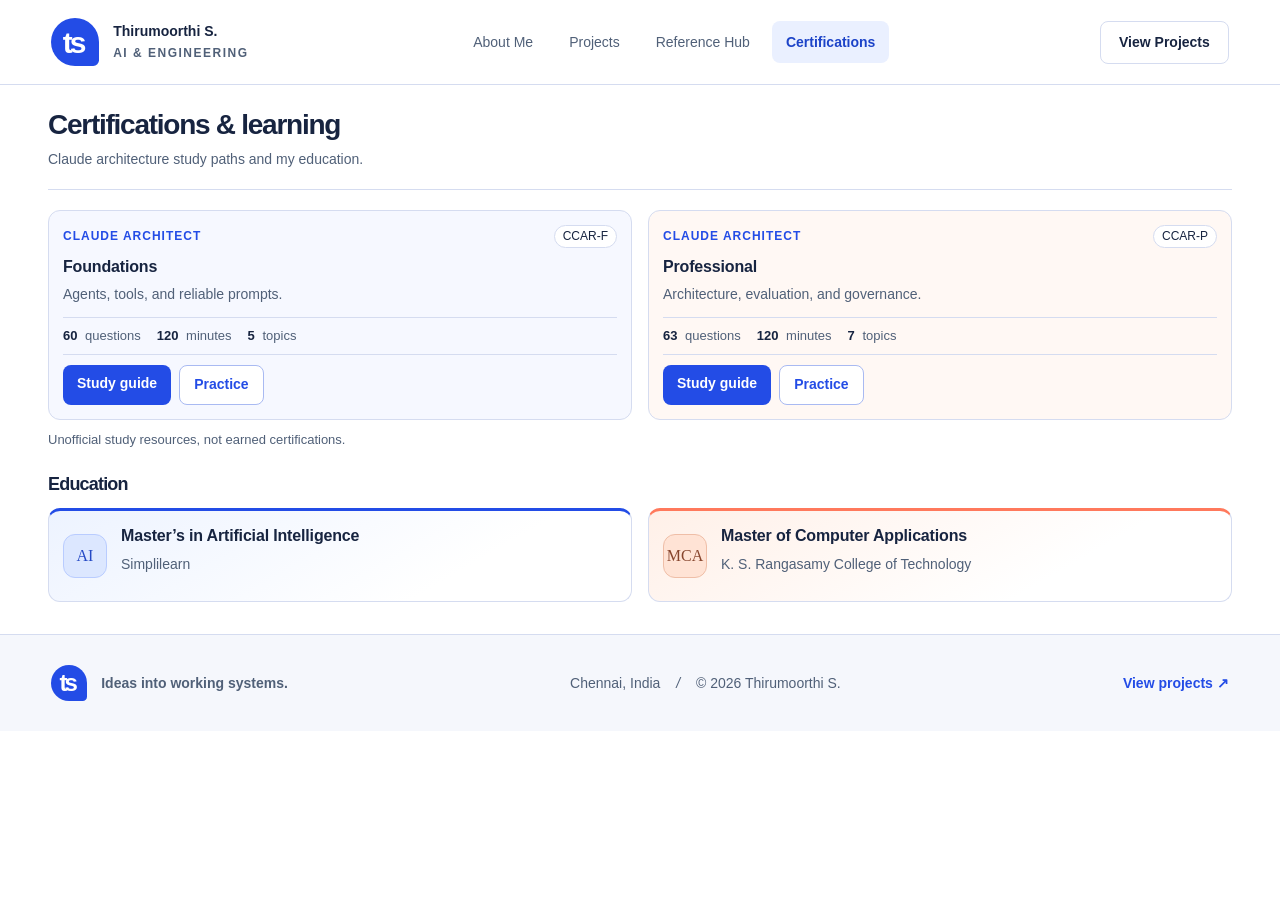
==== certifications.html @ 6299cd58 "Apply compact certification typography consistently to all eight portfolio pages" ====
<!doctype html><html lang="en"><head><meta charset="utf-8"><meta name="viewport" content="width=device-width,initial-scale=1"><title>Certifications — Thirumoorthi Samiyappan</title><meta name="description" content="Thirumoorthi Samiyappan — AI, data science and technical architecture. Explore projects, learning resources and qualifications."><link rel="icon" href="/favicon.svg"><link rel="stylesheet" href="/style.css?v=20260924-site-type"></head><body><a class="skip" href="#main">Skip to content</a><header><a class="brand" href="/index.html"><b class="mark">ts</b><span>Thirumoorthi S.<small>AI & ENGINEERING</small></span></a><nav aria-label="Main navigation"><a href="/index.html" >About Me</a><a href="/projects.html" >Projects</a><a href="/references.html" >Reference Hub</a><a href="/certifications.html" aria-current="page">Certifications</a></nav><a class="github" href="/projects.html">View Projects</a></header><main id="main" class="certifications-page"><section class="page-head"><h1>Certifications & learning</h1><p>Claude architecture study paths and my education.</p></section><section class="exam-grid" aria-label="Claude certification preparation"><article class="exam-card"><div class="exam-top"><span class="path-label">CLAUDE ARCHITECT</span><span class="exam-code">CCAR-F</span></div><h2>Foundations</h2><p>Agents, tools, and reliable prompts.</p><ul class="exam-facts"><li><strong>60</strong> questions</li><li><strong>120</strong> minutes</li><li><strong>5</strong> topics</li></ul><div class="exam-actions"><a class="button" href="/claude-architect-foundations.html">Study guide</a><a class="button button-secondary" href="/claude-architect-foundations-practice.html" aria-label="Start local Practice Exam for Foundations">Practice</a></div></article><article class="exam-card"><div class="exam-top"><span class="path-label">CLAUDE ARCHITECT</span><span class="exam-code">CCAR-P</span></div><h2>Professional</h2><p>Architecture, evaluation, and governance.</p><ul class="exam-facts"><li><strong>63</strong> questions</li><li><strong>120</strong> minutes</li><li><strong>7</strong> topics</li></ul><div class="exam-actions"><a class="button" href="/claude-architect-professional.html">Study guide</a><a class="button button-secondary" href="/claude-architect-professional-practice.html" aria-label="Start local Practice Exam for Professional">Practice</a></div></article></section><p class="source-note">Unofficial study resources, not earned certifications.</p><section class="education-heading"><h2>Education</h2></section><section class="credentials"><article class="credential"><div class="credential-symbol" aria-hidden="true">AI</div><div><h2>Master’s in Artificial Intelligence</h2><p>Simplilearn</p></div></article><article class="credential"><div class="credential-symbol second" aria-hidden="true">MCA</div><div><h2>Master of Computer Applications</h2><p>K. S. Rangasamy College of Technology</p></div></article></section></main><footer><a class="brand" href="/index.html"><b class="mark">ts</b><span>Ideas into working systems.</span></a><span>Chennai, India <i> / </i> © 2026 Thirumoorthi S.</span><a href="/projects.html">View projects ↗</a></footer><script src="/app.js"></script></body></html>
---- style.css ----
:root{color-scheme:light;--bg:#fff;--surface:#f2f5ff;--line:#d5dcf0;--text:#172440;--muted:#506078;--blue:#234ce6;--coral:#ff795c}*{box-sizing:border-box}body{margin:0;background:var(--bg);color:var(--text);font:1.125rem/1.75 'DM Sans',Arial,sans-serif}a{color:inherit;text-decoration:none}button,input,select{font:inherit}button{cursor:pointer}a,button,input,select{outline-offset:5px}a:focus-visible,button:focus-visible,input:focus-visible,select:focus-visible{outline:3px solid var(--blue)}header{max-width:1480px;margin:auto;padding:26px 4%;display:flex;align-items:center;justify-content:space-between;gap:24px;border-bottom:1px solid var(--line)}.brand{display:flex;align-items:center;gap:14px;line-height:1.3;font-size:1.125rem;font-weight:700}.brand small{display:block;font-size:.75rem;letter-spacing:1.5px;color:var(--muted);margin-top:6px}.mark{display:grid;place-items:center;flex-shrink:0;width:48px;height:48px;background:var(--blue);color:white;border-radius:50% 50% 12% 50%;font-size:1.875rem;letter-spacing:-3px;padding-right:4px}nav{display:flex;gap:8px;flex-wrap:wrap}nav a{font-size:1rem;padding:10px 14px;border-radius:8px;color:var(--muted)}nav a[aria-current]{background:#eaf0ff;color:#1c43c8;font-weight:700}nav a:hover{background:#f1f4fc;color:var(--blue)}.github{font-size:1rem;font-weight:600;border:1px solid var(--line);padding:10px 18px;border-radius:8px}main{max-width:1360px;margin:auto;padding:0 48px}h1,h2,h3{font-family:'Manrope',Arial,sans-serif;line-height:1.15;font-weight:600;margin:0;letter-spacing:-.045em}h1{font-size:clamp(3.25rem,5.7vw,5.4rem)}h1 em{font-family:Georgia,serif;color:var(--blue);font-weight:400}p{color:var(--muted)}.eyebrow{font-size:.875rem;letter-spacing:1.5px;font-weight:700;color:var(--blue);margin:0 0 28px}.hero{display:grid;grid-template-columns:minmax(0,1.25fr) minmax(0,1fr);gap:65px;padding:70px 0;align-items:center}.hero-copy{padding:15px 0}.hero .intro{font-size:1.25rem;line-height:1.75;max-width:590px;margin:28px 0 32px}.cta{display:flex;flex-wrap:wrap;gap:24px;align-items:center}.button{background:var(--blue);color:white;border-radius:8px;padding:15px 23px;display:inline-flex;gap:25px;font-size:1rem;font-weight:700;box-shadow:0 6px 0 #cbd5ff;transition:transform .2s}.button:hover{transform:translateY(-3px);background:#193abc}.textlink{font-size:1rem;font-weight:600;text-decoration:underline;text-underline-offset:6px}.identity-panel{background:#eef3ff;border:1px solid var(--line);border-radius:130px 12px 12px 12px;padding:30px;position:relative;box-shadow:14px 14px 0 #ffdfd6}.panel-top{display:flex;justify-content:space-between;gap:20px;font-size:.75rem;letter-spacing:.7px;color:#475b83;margin:8px 0 26px;padding-left:30px}.panel-top span:first-child{max-width:210px}.portrait-frame{width:85%;margin:0 auto 28px;background:white;border-radius:110px 110px 10px 10px;overflow:hidden;border:8px solid white;box-shadow:0 12px 35px #385aa219;transform:rotate(-3deg)}.portrait-frame img{display:block;width:100%;height:auto;aspect-ratio:1;object-fit:cover}.panel-bottom{border-top:1px solid #c6d2eb;padding-top:22px}.panel-bottom h2{font-size:2rem;letter-spacing:-.04em}.panel-bottom p{font-size:1rem;margin:12px 0 0;color:#475b83}.discipline{display:flex;justify-content:space-between;flex-wrap:wrap;gap:18px 24px;padding:27px 0;border-block:1px solid var(--line);font-size:.875rem;font-weight:700;color:#40516d;letter-spacing:.6px}.about{padding:78px 0 40px;display:grid;grid-template-columns:1fr 1.1fr;gap:80px}.about h2{font-size:2.65rem}.about .large{font-size:1.625rem;line-height:1.5;color:var(--text);margin-top:0}.about p{font-size:1.125rem}.focus-grid{display:grid;grid-template-columns:repeat(3,minmax(0,1fr));gap:22px;margin:10px 0 80px}.focus-grid article{padding:30px;border:1px solid var(--line);border-radius:12px}.focus-grid article:nth-child(2){background:#eef3ff;transform:translateY(15px)}.focus-grid article:nth-child(3){background:#fff1eb}.num{font-family:monospace;color:var(--blue);font-size:1rem}.focus-grid h3{font-size:1.5rem;margin:25px 0 16px}.focus-grid p{font-size:1.125rem;margin:0}.page-head{padding:65px 0 40px;border-bottom:1px solid var(--line);margin-bottom:28px}.page-head h1{font-size:clamp(3rem,5.2vw,4.65rem)}.page-head>p:last-child{font-size:1.25rem;max-width:740px;margin:28px 0 0}.toolbar{padding:5px 0 34px}.filters{display:flex;flex-wrap:wrap;gap:10px}.filters button,#layout,select{border:1px solid var(--line);background:white;color:var(--text);border-radius:8px;padding:10px 18px;font-size:1rem;min-height:46px}.filters button.active{background:var(--blue);color:white;border-color:var(--blue)}.searchrow{display:flex;gap:14px;margin-top:22px;flex-wrap:wrap}input{flex:1;min-width:180px;background:#f5f7fc;border:1px solid var(--line);border-radius:8px;padding:12px 16px;color:var(--text);font-size:1.125rem}input::placeholder{color:#63728a}.project-grid{display:grid;grid-template-columns:repeat(2,minmax(0,1fr));gap:32px;margin-bottom:80px}.project{border:1px solid var(--line);border-radius:12px;overflow:hidden;background:white;transition:transform .2s,box-shadow .2s}.project:hover{transform:translateY(-4px);box-shadow:0 12px 32px #27396912}.project-art{height:225px;position:relative;overflow:hidden;padding:26px;display:flex;flex-direction:column;justify-content:space-between;background:#e6edff;color:#2648a9}.project-art>span{font-size:.875rem;letter-spacing:1px;position:relative;z-index:1;font-weight:600}.project-art b{position:absolute;right:22px;top:-30px;font:11rem/1.3 'Manrope',Arial;letter-spacing:-.08em;color:#b4c6ff}.project-art .art-caption{font-size:1rem;letter-spacing:0;max-width:65%;line-height:1.5}.art02{background:#ffede4;color:#914827}.art02 b{color:#efc9b5}.art03{background:#e8f5f5;color:#245f64}.art03 b{color:#afd9d7}.art04{background:#fff5cc;color:#79621e}.art04 b{color:#ead98b}.art05{background:#eee9ff;color:#5c4599}.art05 b{color:#d0c2f4}.project-body{padding:30px}.project-body .eyebrow{font-size:.875rem;margin-bottom:15px}.project-body h2{font-size:1.875rem}.project-body p:not(.eyebrow){font-size:1.125rem;min-height:64px}.project-body>a{display:flex;justify-content:space-between;gap:20px;padding-top:20px;border-top:1px solid var(--line);font-size:1rem;font-weight:700;color:var(--blue)}.project-grid.list{grid-template-columns:1fr}.list .project{display:grid;grid-template-columns:240px 1fr}.list .project-art{height:100%}.reference-list{display:grid;grid-template-columns:repeat(2,minmax(0,1fr));gap:24px;margin:36px 0 90px;counter-reset:ref}.reference{display:grid;grid-template-columns:36px 1fr 24px;gap:18px;padding:30px;border:1px solid var(--line);border-top:4px solid var(--blue);border-radius:0 0 12px 12px;align-items:start;background:#fff;transition:background .2s,transform .2s}.reference:nth-child(3n+2){border-top-color:var(--coral);background:#fff9f5}.reference:nth-child(3n){border-top-color:#639da5;background:#f3fafb}.reference:hover{transform:translateY(-4px);background:#edf2ff}.reference h2{font-size:1.65rem}.reference p{font-size:1.125rem;margin:15px 0 0}.resource-type{grid-column:2;font-size:.75rem;letter-spacing:1px;font-weight:600;color:var(--muted)}.reference .arrow{grid-column:3;grid-row:1;font-size:1.5rem;color:var(--blue)}.credentials{display:grid;grid-template-columns:repeat(2,minmax(0,1fr));gap:28px;margin:35px 0}.credential{padding:38px;border:1px solid var(--line);border-radius:12px;background:linear-gradient(150deg,#edf3ff,white 70%);position:relative;overflow:hidden;border-top:5px solid var(--blue)}.credential:nth-child(2){background:linear-gradient(150deg,#fff0e8,white 70%);border-top-color:var(--coral)}.credential-symbol{display:grid;place-items:center;width:90px;height:90px;background:#dce7ff;color:#2449c5;border:1px solid #b9ccff;font:2rem Georgia,serif;border-radius:24px;margin-bottom:35px}.credential-symbol.second{background:#ffe3d5;color:#87452d;border-color:#efbea7;font-size:1.5rem}.credential .eyebrow{margin-bottom:20px}.credential h2{font-size:2rem}.credential-label{display:block;border-top:1px solid var(--line);padding-top:23px;margin-top:28px;font-size:1rem;color:var(--muted)}.cert-note{display:flex;align-items:center;gap:15px;margin-bottom:80px;font-size:1rem}.cert-note>span{border:1px solid var(--line);border-radius:50%;width:28px;height:28px;flex-shrink:0;text-align:center;line-height:26px}.cert-note p{font-size:1rem}footer{border-top:1px solid var(--line);padding:30px 4%;display:flex;justify-content:space-between;align-items:center;gap:25px;font-size:.875rem;color:var(--muted);background:#f5f7fc;flex-wrap:wrap}footer .brand{font-size:1rem}footer .mark{width:36px;height:36px;font-size:1.5rem}footer i{margin:0 12px}footer>a:last-child{font-size:1rem;color:var(--blue);font-weight:600}.skip{position:absolute;top:-100px;left:15px;background:var(--blue);color:white;padding:10px;z-index:5}.skip:focus{top:10px}[hidden]{display:none!important}main{animation:enter .45s ease-out}@keyframes enter{from{opacity:0;transform:translateY(8px)}to{opacity:1;transform:none}}@media(prefers-reduced-motion:reduce){*{animation:none!important;transition:none!important}}@media(max-width:1050px){header{flex-wrap:wrap}nav{order:3;width:100%;justify-content:center}.hero{gap:35px}.hero h1{font-size:3.7rem}.identity-panel{padding:24px;border-top-left-radius:85px}.panel-top{padding-left:10px}.about{gap:35px}.focus-grid{gap:14px}.focus-grid article{padding:24px}.reference-list{grid-template-columns:1fr}}@media(max-width:700px){main{padding:0 24px}header{padding:22px 24px}nav{display:grid;grid-template-columns:1fr 1fr;gap:6px}nav a{font-size:1rem;text-align:center;padding:10px 8px}.brand{font-size:1rem}.github{padding:9px 12px}.hero{grid-template-columns:1fr;padding:42px 0;gap:36px}.hero h1{font-size:clamp(2.75rem,10vw,4rem)}.eyebrow{letter-spacing:1px}.hero .intro{font-size:1.125rem}.identity-panel{max-width:450px;width:calc(100% - 10px);margin:0 auto 15px}.portrait-frame{width:78%;max-width:300px}.panel-bottom h2{font-size:1.875rem}.panel-top{font-size:.75rem}.discipline{justify-content:center;font-size:.875rem}.about{grid-template-columns:1fr;gap:26px;padding:45px 0 22px}.about h2{font-size:2.25rem}.about .large{font-size:1.5rem}.focus-grid{grid-template-columns:1fr;margin:15px 0 50px;gap:18px}.focus-grid article:nth-child(2){transform:none}.page-head{padding:40px 0 30px}.page-head h1{font-size:clamp(2.5rem,9vw,3.5rem)}.page-head>p:last-child{font-size:1.125rem}.project-grid,.credentials{grid-template-columns:1fr}.filters button{padding:10px 12px;font-size:1rem}.searchrow input{flex-basis:100%}.list .project{display:block}.list .project-art{height:170px}.project-body{padding:25px}.reference{padding:24px 18px;gap:12px;grid-template-columns:28px 1fr 20px}.reference h2{font-size:1.5rem}.credential{padding:28px}.credential h2{font-size:1.75rem}footer{padding:28px 24px;flex-direction:column;align-items:flex-start}.cta{gap:24px}.resource-type{font-size:.75rem}.project-art .art-caption{max-width:75%}}@media(max-width:380px){main{padding:0 18px}header{padding:20px 18px}.brand small{letter-spacing:0}.hero h1{font-size:2.7rem}.panel-top{padding-left:0}.panel-top span:last-child{display:none}} 
/* Certification paths and preparation pages */
.exam-grid{display:grid;grid-template-columns:repeat(2,minmax(0,1fr));gap:28px;margin:36px 0 22px}.exam-card{border:1px solid var(--line);border-radius:16px;padding:32px;background:linear-gradient(145deg,#edf3ff,white 60%);display:flex;flex-direction:column}.exam-card:nth-child(2){background:linear-gradient(145deg,#fff0e8,white 60%)}.exam-top{display:flex;justify-content:space-between;align-items:center;gap:16px;margin-bottom:28px}.path-label{font-size:.8125rem;letter-spacing:1px;color:var(--blue);font-weight:700}.exam-code{font-size:.875rem;padding:5px 12px;border:1px solid var(--line);border-radius:20px;background:white}.exam-card h2{font-size:2rem;line-height:1.25}.exam-card h2 span{display:block;color:var(--blue);margin-top:8px}.exam-card>p{font-size:1.125rem}.exam-facts{list-style:none;display:flex;flex-wrap:wrap;gap:18px 26px;padding:20px 0;margin:8px 0 25px;border-block:1px solid var(--line)}.exam-facts li{font-size:1rem;color:var(--muted)}.exam-facts strong{display:block;font:600 1.75rem/1.4 'Manrope',Arial;color:var(--text)}.exam-actions{display:flex;gap:14px;flex-wrap:wrap;margin-top:auto}.exam-actions .button{padding:12px 16px;gap:10px;box-shadow:none}.button-secondary{background:white;color:var(--blue);border:1px solid #a9baf2}.button-secondary:hover{background:#eef3ff}.exam-card .exam-hint{font-size:.875rem;line-height:1.65;margin:22px 0 0}.source-note{font-size:.9375rem;line-height:1.75;max-width:950px}.source-note a{text-decoration:underline;text-underline-offset:3px;color:var(--blue)}.education-heading{padding-top:65px}.education-heading h2{font-size:2rem}.back-link{display:inline-block;font-size:1rem;color:var(--blue);margin-bottom:30px}.prep-layout{display:grid;grid-template-columns:290px minmax(0,1fr);gap:55px;margin:40px 0 80px}.study-sidebar{align-self:start;position:sticky;top:25px}.study-sidebar nav{display:flex;flex-direction:column;gap:0;margin-bottom:24px}.study-sidebar nav a{display:flex;justify-content:space-between;gap:15px;border-bottom:1px solid var(--line);border-radius:0;padding:14px 0;font-size:1rem;line-height:1.5}.study-sidebar nav a span{color:var(--blue);white-space:nowrap}.study-sidebar>p:last-child{font-size:.875rem;line-height:1.6}.study-content{min-width:0}.study-content h2{font-size:1.8rem}.study-overview{border:1px solid var(--line);background:#f4f7ff;border-radius:12px;padding:30px}.study-overview .exam-facts{margin-top:22px}.study-overview p:last-child{margin-bottom:0}.study-method{padding:36px 0 20px}.study-method ol{padding-left:26px;color:var(--muted)}.study-method li{padding:8px 0 8px 6px}.study-topic{border-top:1px solid var(--line);padding:35px 0;scroll-margin-top:25px}.topic-heading{display:grid;grid-template-columns:30px 1fr 50px;gap:15px;align-items:start}.topic-weight{font-size:1rem;font-weight:700;color:var(--blue);text-align:right}.weight-track{height:5px;background:#e9eef9;margin:24px 0;border-radius:4px;overflow:hidden}.weight-track span{height:100%;display:block;background:var(--blue)}.try-it{padding:22px 25px;background:#fff4ed;border-left:3px solid var(--coral);border-radius:0 8px 8px 0}.try-it h3{font-size:1.125rem;letter-spacing:0}.try-it p{font-size:1.0625rem;margin:10px 0 0}.study-finish{border-radius:12px;background:#edf3ff;padding:32px;margin:15px 0 30px}.study-finish .button{width:fit-content;box-shadow:none}.study-finish h2{font-size:2rem}
/* Gentle entrances and tactile feedback; motion is optional. */
.guide-summary{font-size:1rem!important;background:#ffffff;border-left:3px solid var(--blue);padding:12px 15px;margin:18px 0!important}.task-list{margin:28px 0}.task-list h3{font-size:1.125rem;letter-spacing:0;margin:0 0 12px;color:var(--text)}.task-list>a{display:grid;grid-template-columns:minmax(0,1fr) auto;gap:3px 15px;padding:15px 0;border-top:1px solid var(--line)}.task-list>a span{font-size:1rem;font-weight:700;color:var(--text)}.task-list>a b{font-size:.8125rem;color:var(--blue);font-weight:700;white-space:nowrap}.task-list>a small{grid-column:1/-1;font-size:.9375rem;line-height:1.6;color:var(--muted)}.task-list>a:hover span{text-decoration:underline;text-underline-offset:3px}
@media(prefers-reduced-motion:no-preference){html{scroll-behavior:smooth}.reveal-ready{opacity:0;transform:translateY(14px);transition:opacity .5s ease,transform .5s ease;transition-delay:var(--reveal-delay,0ms)}.reveal-ready.is-visible{opacity:1;transform:translateY(0)}.exam-card,.credential{transition:transform .22s ease,box-shadow .22s ease}.exam-card:hover,.credential:hover{transform:translateY(-3px);box-shadow:0 12px 26px #2739690d}.button span,.project-body>a span{display:inline-block;transition:transform .2s ease}.button:hover span,.project-body>a:hover span{transform:translate(2px,-2px)}}
@media(max-width:1000px){.prep-layout{grid-template-columns:235px minmax(0,1fr);gap:30px}.exam-card{padding:26px}}@media(max-width:700px){.exam-grid{grid-template-columns:1fr}.exam-card h2{font-size:1.75rem}.exam-actions{flex-direction:column;align-items:stretch}.exam-actions .button{justify-content:space-between}.prep-layout{grid-template-columns:1fr;gap:30px}.study-sidebar{position:static}.study-sidebar nav{display:flex;flex-direction:column}.study-sidebar nav a{text-align:left;font-size:1rem}.study-overview,.study-finish{padding:24px}.topic-heading{grid-template-columns:24px 1fr 44px;gap:10px}.study-content h2{font-size:1.5rem}.exam-facts{gap:20px}.source-note{font-size:.9375rem}.study-finish h2{font-size:1.75rem}}
.task-list{margin:28px 0}.task-list h3{font-size:1.125rem;letter-spacing:0;margin:0 0 12px;color:var(--text)}.task-item{border-top:1px solid var(--line);padding:14px 0}.task-item summary{display:grid;grid-template-columns:minmax(0,1fr) auto;gap:12px;cursor:pointer;list-style:none}.task-item summary::-webkit-details-marker{display:none}.task-item summary span{font-size:1rem;font-weight:700;color:var(--text)}.task-item summary b{font-size:.8125rem;color:var(--blue);font-weight:700;white-space:nowrap}.task-item summary b:before{content:'+';margin-right:6px}.task-item[open] summary b:before{content:'−'}.task-item small{display:block;font-size:.9375rem;line-height:1.6;color:var(--muted);padding:10px 24px 2px 0}.practice-shell{max-width:900px;margin:40px auto 90px}.practice-banner{display:flex;justify-content:space-between;gap:18px;align-items:center;padding:18px 22px;border:1px solid var(--line);border-radius:12px;background:#f4f7ff;margin-bottom:22px;color:var(--muted)}.practice-banner strong{color:var(--text)}.practice-question{border:1px solid var(--line);border-radius:14px;padding:28px;margin:20px 0;background:#fff;box-shadow:0 8px 22px #2739690a}.practice-question h2{font-size:1.55rem;line-height:1.3;margin-bottom:20px}.practice-options{display:grid;gap:10px;margin-bottom:20px}.practice-options label{display:flex;align-items:flex-start;gap:10px;padding:12px 14px;border:1px solid var(--line);border-radius:9px;color:var(--text);cursor:pointer;background:#fbfcff}.practice-options label:has(input:checked){border-color:#94aaf5;background:#edf3ff}.practice-options input{flex:0 0 auto;min-width:0;margin-top:5px}.practice-check{box-shadow:none;padding:11px 16px}.practice-result{min-height:1.75em;margin:12px 0 0;font-weight:700}.practice-result.correct{color:#17744a}.practice-result.incorrect{color:#b44a2c}.practice-explanation{display:none;margin:10px 0 0;padding:12px 14px;border-left:3px solid var(--blue);background:#f4f7ff;font-size:1rem}.practice-question.answered .practice-explanation{display:block}@media(max-width:700px){.practice-banner{display:block}.practice-banner span{display:block;margin-top:4px}.practice-question{padding:22px}.practice-question h2{font-size:1.35rem}}


/* A compact, responsive introduction: content stays in normal document flow. */
body:has(.hero) header{padding-block:18px}
.hero{grid-template-columns:minmax(0,1.35fr) minmax(0,.85fr);gap:clamp(28px,5vw,72px);padding:clamp(28px,5vh,48px) 0;min-width:0}
.hero-copy{padding:0;min-width:0}
.hero .eyebrow{font-size:.875rem;line-height:1.5;letter-spacing:1.2px;margin-bottom:20px}
.hero h1{font-size:clamp(2.5rem,4.4vw,4rem);line-height:1.07;letter-spacing:-.045em}
.hero .intro{font-size:1.0625rem;line-height:1.65;max-width:550px;margin:20px 0 24px}
.hero .cta{gap:16px 24px}
.hero .button{padding:12px 18px;gap:18px;box-shadow:0 4px 0 #cbd5ff}
.hero .textlink{display:inline-flex;align-items:center;min-height:44px}
.hero .identity-panel{width:100%;max-width:350px;justify-self:end;margin:0 8px 8px 0;padding:24px;border-radius:72px 16px 16px 16px;box-shadow:8px 8px 0 #ffdfd6}
.hero .portrait-frame{width:100%;max-width:220px;margin:0 auto 20px;border-width:6px;border-radius:60px 60px 12px 12px;transform:none}
.hero .portrait-frame img{aspect-ratio:1;object-fit:cover}
.hero .panel-bottom{padding-top:18px}
.hero .panel-bottom h2{font-size:clamp(1.5rem,2.1vw,1.875rem);line-height:1.15;overflow-wrap:anywhere}
.hero .panel-bottom p{font-size:.875rem;line-height:1.6;margin-top:10px}
body:has(.hero) .discipline{padding:18px 0;gap:12px 20px}
@media(min-width:901px) and (max-height:740px){
 .hero{padding-block:24px}
 .hero h1{font-size:clamp(2.5rem,4vw,3.5rem)}
 .hero .eyebrow{margin-bottom:14px}
 .hero .intro{margin:16px 0 20px}
 .hero .portrait-frame{max-width:180px;margin-bottom:16px}
 .hero .identity-panel{max-width:320px;padding:20px}
}
@media(min-width:701px) and (max-width:900px){
 .hero{gap:26px;grid-template-columns:minmax(0,1.2fr) minmax(0,1fr)}
 .hero h1{font-size:clamp(2.25rem,4.7vw,2.65rem)}
 .hero .identity-panel{padding:20px;border-top-left-radius:48px}
 .hero .portrait-frame{max-width:180px}
}
@media(max-width:700px){
 body:has(.hero) header{padding:16px 24px;gap:14px}
 body:has(.hero) header .github{display:none}
 body:has(.hero) header nav{display:flex;flex-wrap:wrap;justify-content:flex-start;gap:4px}
 body:has(.hero) header nav a{font-size:.875rem;min-height:44px;padding:10px 8px}
 .hero{grid-template-columns:minmax(0,1fr);gap:28px;padding:28px 0 32px}
 .hero h1{font-size:clamp(2.5rem,8.5vw,3.5rem)}
 .hero .eyebrow{margin-bottom:16px}
 .hero .intro{margin:18px 0 20px;font-size:1rem}
 .hero .cta{gap:12px 20px}
 .hero .identity-panel{max-width:none;width:calc(100% - 8px);margin:0 8px 8px 0;padding:18px;display:grid;grid-template-columns:minmax(0,.7fr) minmax(0,1fr);align-items:center;gap:16px;border-radius:36px 14px 14px 14px}
 .hero .portrait-frame{max-width:150px;margin:0;border-width:4px;border-radius:28px 28px 8px 8px}
 .hero .panel-bottom{border-top:0;padding-top:0;min-width:0}
 .hero .panel-bottom h2{font-size:clamp(1.125rem,4.3vw,1.5rem)}
 .hero .panel-bottom p{font-size:.875rem;line-height:1.5;margin-top:8px}
}
@media(max-width:360px){
 .hero .identity-panel{padding:14px;gap:12px;grid-template-columns:minmax(0,.6fr) minmax(0,1fr)}
 body:has(.hero) header{padding-inline:18px}
}

/* Suspended profile card: small angles preserve the responsive layout. */
.hero .identity-panel{transform-origin:50% -18px;--card-swing-angle:1.8deg}
.hero .identity-panel::before{content:"";position:absolute;left:calc(50% - 1px);top:-19px;width:2px;height:18px;background:var(--line);border-radius:2px}
.card-motion-toggle{position:absolute;top:-12px;right:12px;display:none;align-items:center;justify-content:center;width:36px;height:36px;padding:0;border:1px solid var(--line);border-radius:50%;background:white;color:var(--blue);box-shadow:0 3px 10px #17244012;font-size:1rem;line-height:1;z-index:1}
@keyframes card-swing{0%,100%{transform:rotate(calc(-1 * var(--card-swing-angle)))}50%{transform:rotate(var(--card-swing-angle))}}
@media(prefers-reduced-motion:no-preference){
 .hero .identity-panel.swing-ready{animation:card-swing 5s ease-in-out infinite}
 .hero .identity-panel.swing-ready .card-motion-toggle{display:inline-flex}
 .hero .identity-panel[data-motion-paused="true"]{animation-play-state:paused}
}
@media(max-width:700px){.hero .identity-panel{--card-swing-angle:1deg}}
@media(prefers-reduced-motion:reduce){.hero .identity-panel{animation:none;transform:none}}

/* Interior pages put their working content in the first viewport. */
body:has(.page-head) header{padding-block:18px}
.page-head{padding:24px 0 20px;margin-bottom:20px}
.page-head .eyebrow{margin-bottom:10px;line-height:1.5}
.page-head h1{font-size:clamp(2rem,3.2vw,2.75rem);line-height:1.15}
.page-head h1 br{display:none}
.page-head h1 br::after{content:" "}
.page-head>p:last-child{font-size:1rem;line-height:1.6;max-width:900px;margin:12px 0 0}
.reference-list{grid-template-columns:repeat(3,minmax(0,1fr));gap:18px;margin:20px 0 36px}
.reference{grid-template-columns:24px minmax(0,1fr) 18px;gap:10px;padding:20px 16px}
.reference h2{font-size:1.25rem;line-height:1.25;letter-spacing:-.025em}
.reference p{font-size:1rem;line-height:1.5;margin:10px 0 0}
.reference .arrow{font-size:1.125rem}
.resource-type{font-size:.75rem}
.toolbar{padding:0 0 20px}
.searchrow{margin-top:12px}
.project-grid{gap:20px;margin-bottom:36px}
.project-art{height:120px;padding:16px 20px}
.project-art b{font-size:7rem;top:-24px}
.project-art .art-caption{font-size:.875rem}
.project-body{padding:20px}
.project-body .eyebrow{margin-bottom:8px}
.project-body h2{font-size:1.5rem}
.project-body p:not(.eyebrow){font-size:1rem;line-height:1.5;min-height:0;margin:12px 0}
.project-body>a{padding-top:12px}
.exam-grid{gap:20px;margin:20px 0 18px}
.exam-card{padding:20px}
.exam-top{margin-bottom:12px;gap:12px}
.exam-card h2{font-size:1.5rem;line-height:1.25;letter-spacing:-.025em}
.exam-card h2 span{display:inline;margin-top:0}
.exam-card>p{font-size:1rem;line-height:1.5;margin:10px 0}
.exam-card .guide-summary{font-size:1rem!important;padding:8px 12px;margin:6px 0!important}
.exam-facts{gap:12px 24px;padding:12px 0;margin:8px 0 16px}
.exam-facts strong{display:inline;font-size:1.125rem;margin-right:4px}
.exam-actions{gap:10px}
.exam-actions .button{padding:10px 14px;min-height:44px}
.exam-card .exam-hint{margin:12px 0 0;font-size:.875rem;line-height:1.5}
.education-heading{padding-top:32px}
.credentials{gap:20px;margin:24px 0}
.credential{padding:24px}
.credential-symbol{width:64px;height:64px;margin-bottom:20px;border-radius:18px}
.credential h2{font-size:1.5rem}
.credential-label{padding-top:14px;margin-top:16px}
.back-link{margin-bottom:12px;min-height:32px}
.prep-layout{gap:28px;margin:24px 0 40px;grid-template-columns:250px minmax(0,1fr)}
.study-sidebar nav a{padding:10px 0;font-size:.9375rem}
.study-overview,.study-finish{padding:22px}
.study-content h2{font-size:1.5rem}
.study-content p,.study-method li{font-size:1rem;line-height:1.65}
.study-method{padding:24px 0 16px}
.practice-shell{margin:24px auto 40px}
.practice-banner{padding:12px 18px;margin-bottom:16px;font-size:1rem}
.practice-question{padding:22px;margin:16px 0}
.practice-question .eyebrow{margin-bottom:12px}
.practice-question h2{font-size:1.35rem;margin-bottom:16px}
.practice-options label{font-size:1rem;line-height:1.5;padding:10px 12px}
@media(max-width:1000px){
 .reference-list{grid-template-columns:repeat(2,minmax(0,1fr))}
 .prep-layout{grid-template-columns:210px minmax(0,1fr);gap:24px}
}
@media(max-width:700px){
 body:has(.page-head) header{padding:16px 24px;gap:14px}
 body:has(.page-head) header .github{display:none}
 body:has(.page-head) header nav{display:grid;grid-template-columns:1fr 1fr;gap:4px}
 body:has(.page-head) header nav a{font-size:.875rem;min-height:44px;padding:10px 8px}
 .page-head{padding:24px 0 18px;margin-bottom:18px}
 .page-head h1{font-size:clamp(1.875rem,7.5vw,2.5rem);overflow-wrap:anywhere}
 .page-head .eyebrow{font-size:.8125rem;letter-spacing:1px}
 .reference-list,.project-grid,.exam-grid,.credentials,.prep-layout{grid-template-columns:minmax(0,1fr)}
 .reference-list{gap:14px}
 .reference{padding:18px 16px}
 .exam-card,.project-body,.credential,.practice-question{padding:18px}
 .exam-actions{flex-direction:column}
 .exam-actions .button{justify-content:space-between}
 .prep-layout{gap:22px}
 .study-sidebar{position:static}
 .study-sidebar nav{display:flex}
 .practice-banner{display:block}
 .practice-banner span{display:block;margin-top:4px}
}

@media(min-width:701px) and (max-height:760px){
 .page-head{padding:16px 0 12px;margin-bottom:16px}
 .exam-grid{margin-top:16px}
 .exam-card{padding:16px}
 .exam-top{margin-bottom:8px}
 .exam-code{padding:2px 10px}
 .exam-card>p{margin:8px 0}
 .exam-facts{padding:8px 0;margin:4px 0 12px}
 .exam-card .exam-hint{margin-top:8px}
 .reference-list{margin-top:16px}
}

@media(min-width:1001px){
 .project-grid:not(.list) .project{display:grid;grid-template-columns:130px minmax(0,1fr)}
 .project-grid:not(.list) .project-art{height:100%;min-height:190px;padding:16px 12px}
 .project-grid:not(.list) .project-art>span{font-size:.75rem;letter-spacing:.4px}
 .project-grid:not(.list) .project-art b{font-size:5rem;top:42px;right:12px}
 .project-grid:not(.list) .project-art .art-caption{max-width:100%;font-size:.875rem;letter-spacing:0}
}

/* Shared type scale: the same content roles use the same sizes on every page. */
:root{--type-body:1rem;--type-label:.875rem;--type-card:1.25rem;--type-section:1.5rem;--type-title:clamp(1.875rem,3vw,2.5rem)}
body{font-size:var(--type-body);line-height:1.6}
.hero h1,.page-head h1{font-size:var(--type-title);line-height:1.15}
.about h2,.education-heading h2,.study-content h2,.study-finish h2{font-size:var(--type-section);line-height:1.3}
.project-body h2,.reference h2,.exam-card h2,.credential h2,.practice-question h2,.focus-grid h3{font-size:var(--type-card);line-height:1.3;letter-spacing:-.025em}
main p:not(.eyebrow):not(.exam-hint):not(.source-note),.study-method li,.practice-options label,.exam-facts li{font-size:var(--type-body);line-height:1.55}
.eyebrow,.hero .eyebrow,.page-head .eyebrow,.project-body .eyebrow,.path-label,.exam-code,.resource-type,.exam-card .exam-hint,.source-note,.task-item small,.task-item summary b,.credential-label,.study-sidebar>p:last-child{font-size:var(--type-label);line-height:1.5}
.task-item summary span,.study-sidebar nav a,.button,.textlink,.filters button,#layout,select,input{font-size:var(--type-body)}
header nav a,body:has(.hero) header nav a,body:has(.page-head) header nav a{font-size:var(--type-body)}
.exam-grid{gap:16px;align-items:stretch;grid-auto-rows:1fr;margin:16px 0}
.exam-card{padding:16px;border-radius:12px;background:#f6f8ff}
.exam-card:nth-child(2){background:#fff8f4}
.exam-top{margin-bottom:10px}
.exam-code{padding:2px 8px}
.exam-card>p{margin:8px 0}
.exam-card .guide-summary{font-size:var(--type-label)!important;padding:0;margin:6px 0!important;background:transparent;border:0}
.exam-card .guide-summary summary{cursor:pointer;color:var(--blue);font-weight:600;min-height:32px;padding:5px 0}
.exam-card .guide-summary p{margin:4px 0 10px;padding:8px 10px;border-left:2px solid var(--line)}
.exam-card .exam-facts{gap:8px 16px;padding:8px 0;margin:auto 0 12px}
.exam-facts strong{font-size:var(--type-body)}
.exam-actions{margin-top:0;gap:8px}
.exam-actions .button{padding:8px 12px;min-height:44px;line-height:1.5}
.exam-card .exam-hint{margin:10px 0 0}
.credentials{gap:16px;margin:16px 0}
.credential{padding:16px;display:grid;grid-template-columns:44px minmax(0,1fr);gap:14px;border-top-width:3px}
.credential-symbol,.credential-symbol.second{width:44px;height:44px;margin:0;border-radius:12px;font-size:1rem}
.credential .eyebrow{margin-bottom:8px}
.credential p{margin:8px 0}
.credential-label{padding-top:10px;margin-top:10px}
.education-heading{padding-top:24px}
.education-heading .eyebrow{margin-bottom:10px}
@media(max-width:700px){
 .hero .panel-bottom h2{font-size:1.125rem}
 .hero .panel-bottom p{font-size:var(--type-label)}
 .exam-actions{flex-direction:column}
 .credential{gap:12px}
}

/* Certification overview: short copy and compact, equal cards. */
.certifications-page .page-head{padding:24px 0 18px}
.certifications-page .page-head h1{font-size:1.75rem}
.certifications-page .page-head>p{font-size:.875rem;margin-top:8px}
.certifications-page .exam-grid{gap:16px;margin:16px 0 10px}
.certifications-page .exam-card{padding:14px}
.certifications-page .exam-top{margin-bottom:8px}
.certifications-page .path-label,.certifications-page .exam-code{font-size:.75rem;line-height:1.4}
.certifications-page .exam-card h2,.certifications-page .credential h2{font-size:1rem;line-height:1.4;letter-spacing:-.01em}
main.certifications-page .exam-grid .exam-card>p,main.certifications-page .credentials .credential p{font-size:.875rem;line-height:1.5;margin:6px 0 12px}
.certifications-page .exam-facts{padding:8px 0;margin:auto 0 10px;gap:8px 16px}
.certifications-page .exam-facts li,.certifications-page .exam-facts strong{font-size:.8125rem;line-height:1.5}
.certifications-page .exam-actions{flex-direction:row;flex-wrap:wrap;gap:8px}
.certifications-page .exam-actions .button{font-size:.875rem;padding:8px 14px;min-height:40px}
.certifications-page .source-note{font-size:.8125rem;margin:8px 0 0}
.certifications-page .education-heading{padding-top:24px}
.certifications-page .education-heading h2{font-size:1.125rem}
.certifications-page .credentials{margin:12px 0 32px}
.certifications-page .credential{padding:14px;align-items:center}
main.certifications-page .credential p{margin:4px 0 0}

/* Site-wide compact scale, matching the certification overview. */
:root{--type-body:.875rem;--type-label:.8125rem;--type-card:1rem;--type-section:1.125rem;--type-title:1.75rem}
.hero .panel-bottom h2{font-size:var(--type-card);line-height:1.4}
.hero .panel-bottom p{font-size:var(--type-body);line-height:1.5}
.about .large{font-size:var(--type-body)}
.project-body>a,.github,.back-link,.practice-banner,.study-sidebar nav a,.study-sidebar .button,.searchrow input,.searchrow select,.filters button,#layout{font-size:var(--type-body);line-height:1.5}
.practice-banner strong,.practice-banner span{font-size:var(--type-body)}
.study-content h3,.try-it h3,.task-list h3{font-size:var(--type-card);line-height:1.4}
.study-content .exam-facts li,.study-content .exam-facts strong,.topic-weight,.num{font-size:var(--type-label)}
.study-sidebar>p:last-child,.task-item small,.task-item summary b,.practice-explanation{font-size:var(--type-body);line-height:1.55}
.project-art .art-caption,.project-grid:not(.list) .project-art .art-caption{font-size:var(--type-label)}
.project-art>span,.project-grid:not(.list) .project-art>span,.resource-type,.brand small,.discipline{font-size:.75rem}
header .brand,footer .brand{font-size:var(--type-body)}
header .github,footer>a:last-child{font-size:var(--type-body)}
.hero .button,.button,.exam-actions .button{font-size:var(--type-body);line-height:1.5;min-height:40px}
.hero .textlink,.textlink{font-size:var(--type-body)}
.hero .eyebrow,.page-head .eyebrow,.project-body .eyebrow,.eyebrow{font-size:var(--type-label);letter-spacing:1px}
.study-content .source-note,.certifications-page .source-note{font-size:var(--type-label)}
.page-head>p:last-child{margin-top:8px}
.hero .intro{margin:16px 0 20px}
.about{padding:40px 0 24px}
.focus-grid article{padding:20px}
.focus-grid h3{margin:16px 0 12px}
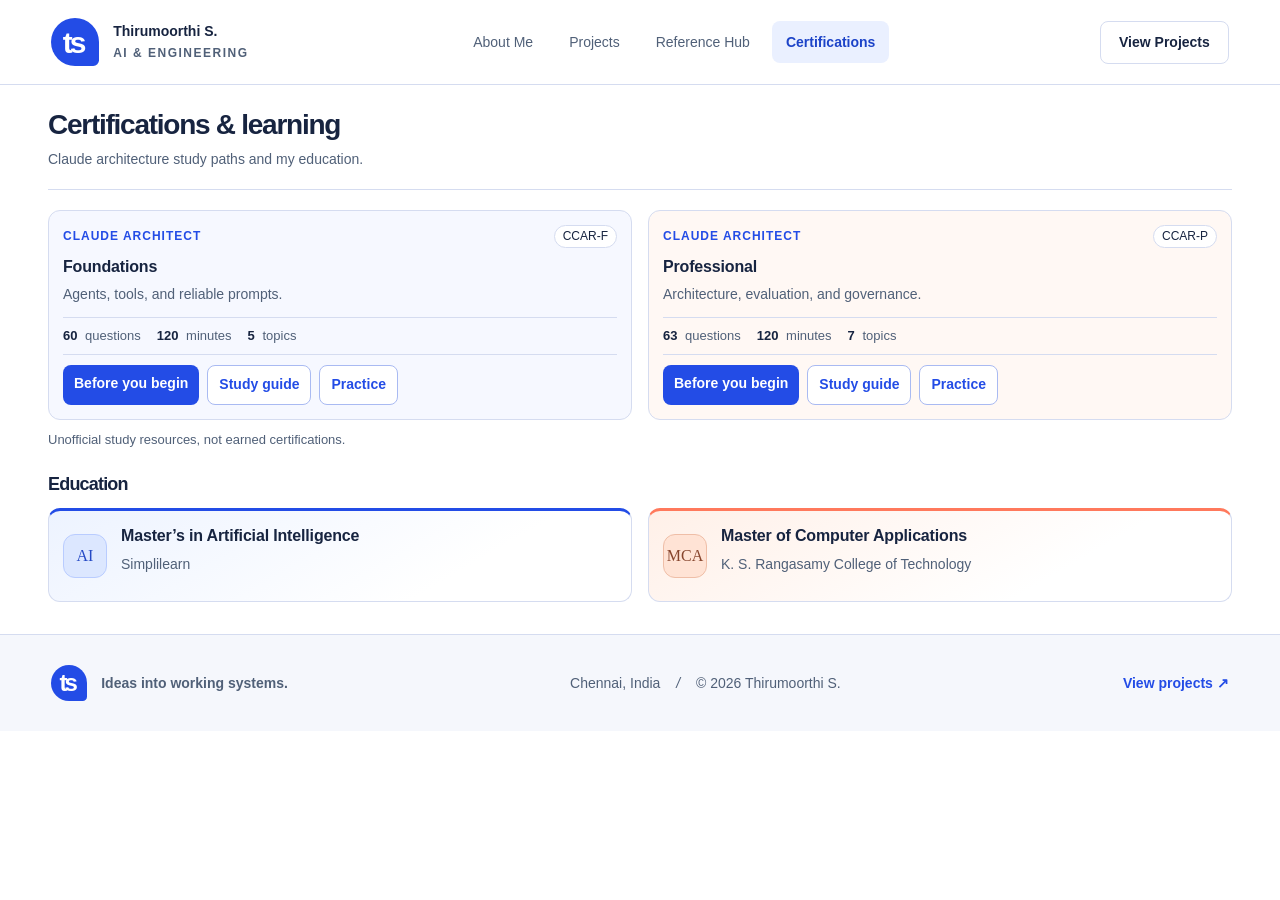
==== commit eca433d8: "Add compact Before you begin pages for both certification paths" ====
--- a/certifications.html
+++ b/certifications.html
@@ -1 +1 @@
-<!doctype html><html lang="en"><head><meta charset="utf-8"><meta name="viewport" content="width=device-width,initial-scale=1"><title>Certifications — Thirumoorthi Samiyappan</title><meta name="description" content="Thirumoorthi Samiyappan — AI, data science and technical architecture. Explore projects, learning resources and qualifications."><link rel="icon" href="/favicon.svg"><link rel="stylesheet" href="/style.css?v=20260924-site-type"></head><body><a class="skip" href="#main">Skip to content</a><header><a class="brand" href="/index.html"><b class="mark">ts</b><span>Thirumoorthi S.<small>AI & ENGINEERING</small></span></a><nav aria-label="Main navigation"><a href="/index.html" >About Me</a><a href="/projects.html" >Projects</a><a href="/references.html" >Reference Hub</a><a href="/certifications.html" aria-current="page">Certifications</a></nav><a class="github" href="/projects.html">View Projects</a></header><main id="main" class="certifications-page"><section class="page-head"><h1>Certifications & learning</h1><p>Claude architecture study paths and my education.</p></section><section class="exam-grid" aria-label="Claude certification preparation"><article class="exam-card"><div class="exam-top"><span class="path-label">CLAUDE ARCHITECT</span><span class="exam-code">CCAR-F</span></div><h2>Foundations</h2><p>Agents, tools, and reliable prompts.</p><ul class="exam-facts"><li><strong>60</strong> questions</li><li><strong>120</strong> minutes</li><li><strong>5</strong> topics</li></ul><div class="exam-actions"><a class="button" href="/claude-architect-foundations.html">Study guide</a><a class="button button-secondary" href="/claude-architect-foundations-practice.html" aria-label="Start local Practice Exam for Foundations">Practice</a></div></article><article class="exam-card"><div class="exam-top"><span class="path-label">CLAUDE ARCHITECT</span><span class="exam-code">CCAR-P</span></div><h2>Professional</h2><p>Architecture, evaluation, and governance.</p><ul class="exam-facts"><li><strong>63</strong> questions</li><li><strong>120</strong> minutes</li><li><strong>7</strong> topics</li></ul><div class="exam-actions"><a class="button" href="/claude-architect-professional.html">Study guide</a><a class="button button-secondary" href="/claude-architect-professional-practice.html" aria-label="Start local Practice Exam for Professional">Practice</a></div></article></section><p class="source-note">Unofficial study resources, not earned certifications.</p><section class="education-heading"><h2>Education</h2></section><section class="credentials"><article class="credential"><div class="credential-symbol" aria-hidden="true">AI</div><div><h2>Master’s in Artificial Intelligence</h2><p>Simplilearn</p></div></article><article class="credential"><div class="credential-symbol second" aria-hidden="true">MCA</div><div><h2>Master of Computer Applications</h2><p>K. S. Rangasamy College of Technology</p></div></article></section></main><footer><a class="brand" href="/index.html"><b class="mark">ts</b><span>Ideas into working systems.</span></a><span>Chennai, India <i> / </i> © 2026 Thirumoorthi S.</span><a href="/projects.html">View projects ↗</a></footer><script src="/app.js"></script></body></html>+<!doctype html><html lang="en"><head><meta charset="utf-8"><meta name="viewport" content="width=device-width,initial-scale=1"><title>Certifications — Thirumoorthi Samiyappan</title><meta name="description" content="Thirumoorthi Samiyappan — AI, data science and technical architecture. Explore projects, learning resources and qualifications."><link rel="icon" href="/favicon.svg"><link rel="stylesheet" href="/style.css?v=20260925-begin"></head><body><a class="skip" href="#main">Skip to content</a><header><a class="brand" href="/index.html"><b class="mark">ts</b><span>Thirumoorthi S.<small>AI & ENGINEERING</small></span></a><nav aria-label="Main navigation"><a href="/index.html" >About Me</a><a href="/projects.html" >Projects</a><a href="/references.html" >Reference Hub</a><a href="/certifications.html" aria-current="page">Certifications</a></nav><a class="github" href="/projects.html">View Projects</a></header><main id="main" class="certifications-page"><section class="page-head"><h1>Certifications & learning</h1><p>Claude architecture study paths and my education.</p></section><section class="exam-grid" aria-label="Claude certification preparation"><article class="exam-card"><div class="exam-top"><span class="path-label">CLAUDE ARCHITECT</span><span class="exam-code">CCAR-F</span></div><h2>Foundations</h2><p>Agents, tools, and reliable prompts.</p><ul class="exam-facts"><li><strong>60</strong> questions</li><li><strong>120</strong> minutes</li><li><strong>5</strong> topics</li></ul><div class="exam-actions"><a class="button" href="/claude-architect-foundations-before-you-begin.html" aria-label="Before you begin — Foundations">Before you begin</a><a class="button button-secondary" href="/claude-architect-foundations.html">Study guide</a><a class="button button-secondary" href="/claude-architect-foundations-practice.html" aria-label="Start local Practice Exam for Foundations">Practice</a></div></article><article class="exam-card"><div class="exam-top"><span class="path-label">CLAUDE ARCHITECT</span><span class="exam-code">CCAR-P</span></div><h2>Professional</h2><p>Architecture, evaluation, and governance.</p><ul class="exam-facts"><li><strong>63</strong> questions</li><li><strong>120</strong> minutes</li><li><strong>7</strong> topics</li></ul><div class="exam-actions"><a class="button" href="/claude-architect-professional-before-you-begin.html" aria-label="Before you begin — Professional">Before you begin</a><a class="button button-secondary" href="/claude-architect-professional.html">Study guide</a><a class="button button-secondary" href="/claude-architect-professional-practice.html" aria-label="Start local Practice Exam for Professional">Practice</a></div></article></section><p class="source-note">Unofficial study resources, not earned certifications.</p><section class="education-heading"><h2>Education</h2></section><section class="credentials"><article class="credential"><div class="credential-symbol" aria-hidden="true">AI</div><div><h2>Master’s in Artificial Intelligence</h2><p>Simplilearn</p></div></article><article class="credential"><div class="credential-symbol second" aria-hidden="true">MCA</div><div><h2>Master of Computer Applications</h2><p>K. S. Rangasamy College of Technology</p></div></article></section></main><footer><a class="brand" href="/index.html"><b class="mark">ts</b><span>Ideas into working systems.</span></a><span>Chennai, India <i> / </i> © 2026 Thirumoorthi S.</span><a href="/projects.html">View projects ↗</a></footer><script src="/app.js?v=20260924-swing"></script></body></html>
--- a/style.css
+++ b/style.css
@@ -257,3 +257,59 @@
 .about{padding:40px 0 24px}
 .focus-grid article{padding:20px}
 .focus-grid h3{margin:16px 0 12px}
+
+
+/* Exam orientation: compact facts with optional detail. */
+.begin-head{padding:20px 0 16px;margin-bottom:18px}
+.begin-head .back-link{margin-bottom:10px}
+.begin-head .eyebrow{margin-bottom:8px}
+.begin-page{max-width:1120px;margin:0 auto 40px}
+.begin-facts{display:grid;grid-template-columns:repeat(6,minmax(0,1fr));margin:0 0 24px;border:1px solid var(--line);border-radius:12px;background:var(--surface);overflow:hidden}
+.begin-facts>div{padding:14px 16px;border-right:1px solid var(--line)}
+.begin-facts>div:last-child{border:0}
+.begin-facts dt{font-size:var(--type-label);color:var(--muted);margin-bottom:4px}
+.begin-facts dd{margin:0;font-size:var(--type-section);font-weight:700}
+.begin-facts dd span{font-size:var(--type-label);font-weight:400;white-space:nowrap}
+.begin-layout{display:grid;grid-template-columns:minmax(0,1fr) 290px;gap:28px;align-items:start}
+.begin-details,.begin-next{min-width:0}
+.begin-intro{padding:0 0 18px}
+.begin-page h2{font-size:var(--type-section);line-height:1.4;letter-spacing:-.02em}
+.begin-intro p{margin:8px 0}
+.begin-source,.begin-disclosure a,.orientation-link a{color:var(--blue);text-decoration:underline;text-underline-offset:3px}
+.begin-source{font-size:var(--type-label)}
+.begin-disclosure{border-top:1px solid var(--line)}
+.begin-disclosure:last-child{border-bottom:1px solid var(--line)}
+.begin-disclosure summary{cursor:pointer;min-height:48px;padding:13px 2px;font-size:var(--type-body);font-weight:600}
+.begin-disclosure summary:focus-visible{outline:3px solid var(--blue);outline-offset:2px}
+.begin-disclosure summary span{font-size:var(--type-label);font-weight:400;color:var(--muted);margin-left:8px}
+.begin-disclosure[open] summary{color:var(--blue)}
+.begin-disclosure>div{padding:0 8px 14px 18px;color:var(--muted)}
+.begin-disclosure p{margin:4px 0 10px}
+.begin-disclosure ul{padding-left:18px;margin:0}
+.begin-disclosure li{margin:5px 0}
+.begin-disclosure .begin-domains{list-style:none;padding:0}
+.begin-domains li{display:flex;justify-content:space-between;gap:16px;border-bottom:1px solid var(--line);padding:7px 0}
+.begin-domains strong{color:var(--blue);flex-shrink:0}
+.begin-next{padding:20px;border:1px solid var(--line);border-radius:12px;background:#fff8f4}
+.begin-next .eyebrow{margin-bottom:8px}
+.begin-next ol{padding-left:18px;color:var(--muted);margin:12px 0 18px}
+.begin-next li{margin:6px 0}
+.begin-next .button{display:flex;justify-content:center;padding:9px 12px;margin-top:10px;box-shadow:none}
+main .begin-next .begin-practice-note{font-size:var(--type-label);margin:16px 0 0}
+.begin-page>.source-note{margin:20px 0 0}
+.orientation-link{margin:0 0 18px;padding:12px 16px;border:1px solid var(--line);border-radius:8px}
+.certifications-page .exam-actions .button{padding:8px 11px}
+@media(max-width:900px){
+ .begin-layout{grid-template-columns:minmax(0,1fr) 250px;gap:20px}
+ .begin-facts{grid-template-columns:repeat(3,minmax(0,1fr))}
+ .begin-facts>div{border-bottom:1px solid var(--line)}
+ .begin-facts>div:nth-child(3){border-right:0}
+ .begin-facts>div:nth-child(n+4){border-bottom:0}
+}
+@media(max-width:700px){
+ .begin-layout{grid-template-columns:minmax(0,1fr)}
+ .begin-facts>div{padding:12px 10px}
+ .begin-next{padding:16px}
+ .begin-head{padding-top:18px}
+}
+
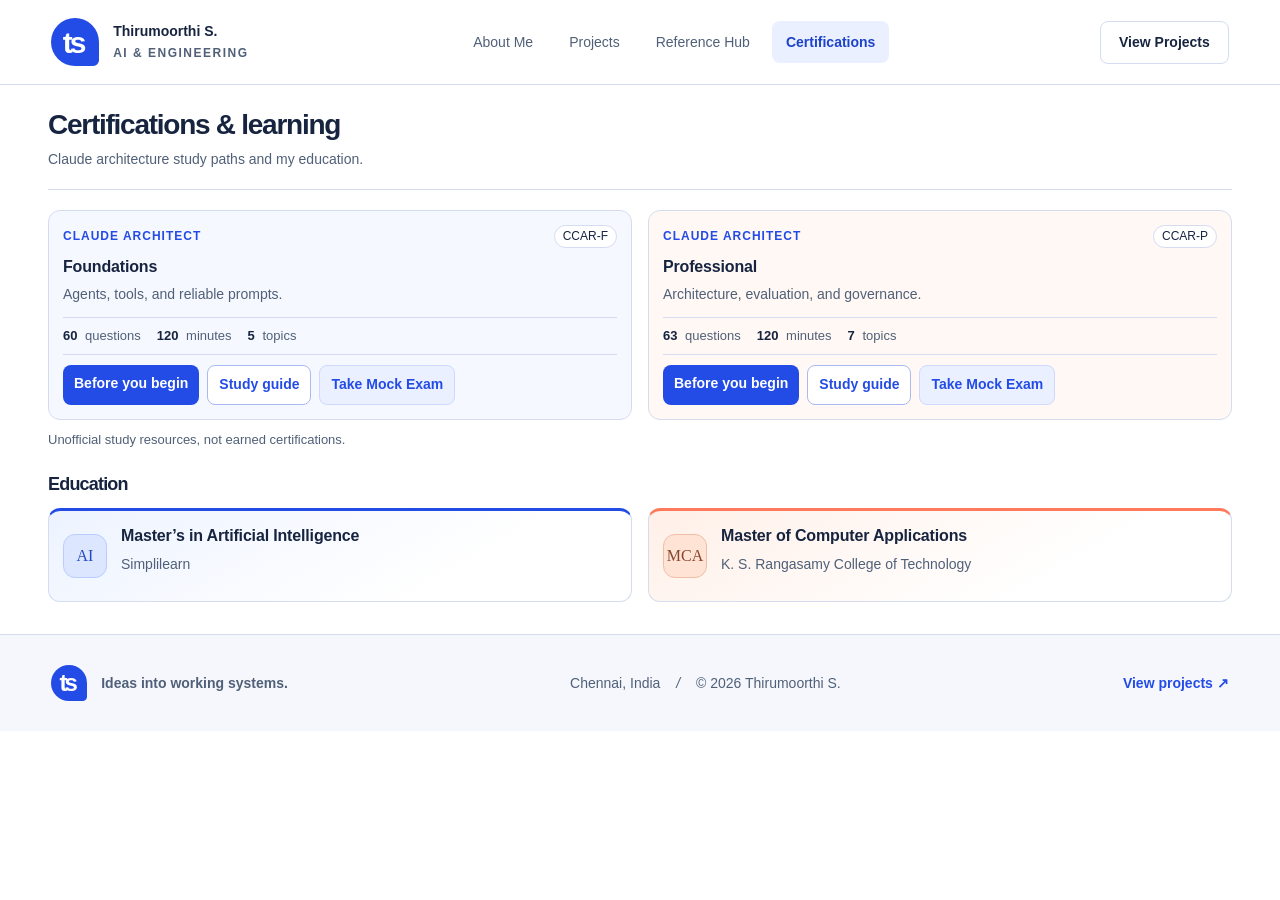
==== commit 7bce4300: "Add light mock exam action to certification cards" ====
--- a/certifications.html
+++ b/certifications.html
@@ -1 +1 @@
-<!doctype html><html lang="en"><head><meta charset="utf-8"><meta name="viewport" content="width=device-width,initial-scale=1"><title>Certifications — Thirumoorthi Samiyappan</title><meta name="description" content="Thirumoorthi Samiyappan — AI, data science and technical architecture. Explore projects, learning resources and qualifications."><link rel="icon" href="/favicon.svg"><link rel="stylesheet" href="/style.css?v=20260925-begin"></head><body><a class="skip" href="#main">Skip to content</a><header><a class="brand" href="/index.html"><b class="mark">ts</b><span>Thirumoorthi S.<small>AI & ENGINEERING</small></span></a><nav aria-label="Main navigation"><a href="/index.html" >About Me</a><a href="/projects.html" >Projects</a><a href="/references.html" >Reference Hub</a><a href="/certifications.html" aria-current="page">Certifications</a></nav><a class="github" href="/projects.html">View Projects</a></header><main id="main" class="certifications-page"><section class="page-head"><h1>Certifications & learning</h1><p>Claude architecture study paths and my education.</p></section><section class="exam-grid" aria-label="Claude certification preparation"><article class="exam-card"><div class="exam-top"><span class="path-label">CLAUDE ARCHITECT</span><span class="exam-code">CCAR-F</span></div><h2>Foundations</h2><p>Agents, tools, and reliable prompts.</p><ul class="exam-facts"><li><strong>60</strong> questions</li><li><strong>120</strong> minutes</li><li><strong>5</strong> topics</li></ul><div class="exam-actions"><a class="button" href="/claude-architect-foundations-before-you-begin.html" aria-label="Before you begin — Foundations">Before you begin</a><a class="button button-secondary" href="/claude-architect-foundations.html">Study guide</a><a class="button button-secondary" href="/claude-architect-foundations-practice.html" aria-label="Start local Practice Exam for Foundations">Practice</a></div></article><article class="exam-card"><div class="exam-top"><span class="path-label">CLAUDE ARCHITECT</span><span class="exam-code">CCAR-P</span></div><h2>Professional</h2><p>Architecture, evaluation, and governance.</p><ul class="exam-facts"><li><strong>63</strong> questions</li><li><strong>120</strong> minutes</li><li><strong>7</strong> topics</li></ul><div class="exam-actions"><a class="button" href="/claude-architect-professional-before-you-begin.html" aria-label="Before you begin — Professional">Before you begin</a><a class="button button-secondary" href="/claude-architect-professional.html">Study guide</a><a class="button button-secondary" href="/claude-architect-professional-practice.html" aria-label="Start local Practice Exam for Professional">Practice</a></div></article></section><p class="source-note">Unofficial study resources, not earned certifications.</p><section class="education-heading"><h2>Education</h2></section><section class="credentials"><article class="credential"><div class="credential-symbol" aria-hidden="true">AI</div><div><h2>Master’s in Artificial Intelligence</h2><p>Simplilearn</p></div></article><article class="credential"><div class="credential-symbol second" aria-hidden="true">MCA</div><div><h2>Master of Computer Applications</h2><p>K. S. Rangasamy College of Technology</p></div></article></section></main><footer><a class="brand" href="/index.html"><b class="mark">ts</b><span>Ideas into working systems.</span></a><span>Chennai, India <i> / </i> © 2026 Thirumoorthi S.</span><a href="/projects.html">View projects ↗</a></footer><script src="/app.js?v=20260924-swing"></script></body></html>+<!doctype html><html lang="en"><head><meta charset="utf-8"><meta name="viewport" content="width=device-width,initial-scale=1"><title>Certifications — Thirumoorthi Samiyappan</title><meta name="description" content="Thirumoorthi Samiyappan — AI, data science and technical architecture. Explore projects, learning resources and qualifications."><link rel="icon" href="/favicon.svg"><link rel="stylesheet" href="/style.css?v=20260926-mock-exam"></head><body><a class="skip" href="#main">Skip to content</a><header><a class="brand" href="/index.html"><b class="mark">ts</b><span>Thirumoorthi S.<small>AI & ENGINEERING</small></span></a><nav aria-label="Main navigation"><a href="/index.html" >About Me</a><a href="/projects.html" >Projects</a><a href="/references.html" >Reference Hub</a><a href="/certifications.html" aria-current="page">Certifications</a></nav><a class="github" href="/projects.html">View Projects</a></header><main id="main" class="certifications-page"><section class="page-head"><h1>Certifications & learning</h1><p>Claude architecture study paths and my education.</p></section><section class="exam-grid" aria-label="Claude certification preparation"><article class="exam-card"><div class="exam-top"><span class="path-label">CLAUDE ARCHITECT</span><span class="exam-code">CCAR-F</span></div><h2>Foundations</h2><p>Agents, tools, and reliable prompts.</p><ul class="exam-facts"><li><strong>60</strong> questions</li><li><strong>120</strong> minutes</li><li><strong>5</strong> topics</li></ul><div class="exam-actions"><a class="button" href="/claude-architect-foundations-before-you-begin.html" aria-label="Before you begin — Foundations">Before you begin</a><a class="button button-secondary" href="/claude-architect-foundations.html">Study guide</a><a class="button button-secondary button-mock" href="/claude-architect-foundations-practice.html" aria-label="Take the local five-question mock exam for Foundations">Take Mock Exam</a></div></article><article class="exam-card"><div class="exam-top"><span class="path-label">CLAUDE ARCHITECT</span><span class="exam-code">CCAR-P</span></div><h2>Professional</h2><p>Architecture, evaluation, and governance.</p><ul class="exam-facts"><li><strong>63</strong> questions</li><li><strong>120</strong> minutes</li><li><strong>7</strong> topics</li></ul><div class="exam-actions"><a class="button" href="/claude-architect-professional-before-you-begin.html" aria-label="Before you begin — Professional">Before you begin</a><a class="button button-secondary" href="/claude-architect-professional.html">Study guide</a><a class="button button-secondary button-mock" href="/claude-architect-professional-practice.html" aria-label="Take the local five-question mock exam for Professional">Take Mock Exam</a></div></article></section><p class="source-note">Unofficial study resources, not earned certifications.</p><section class="education-heading"><h2>Education</h2></section><section class="credentials"><article class="credential"><div class="credential-symbol" aria-hidden="true">AI</div><div><h2>Master’s in Artificial Intelligence</h2><p>Simplilearn</p></div></article><article class="credential"><div class="credential-symbol second" aria-hidden="true">MCA</div><div><h2>Master of Computer Applications</h2><p>K. S. Rangasamy College of Technology</p></div></article></section></main><footer><a class="brand" href="/index.html"><b class="mark">ts</b><span>Ideas into working systems.</span></a><span>Chennai, India <i> / </i> © 2026 Thirumoorthi S.</span><a href="/projects.html">View projects ↗</a></footer><script src="/app.js?v=20260924-swing"></script></body></html>
--- a/style.css
+++ b/style.css
@@ -313,3 +313,17 @@
  .begin-head{padding-top:18px}
 }
 
+
+/* Keep the shared site navigation visible while visitors browse each page. */
+header{position:sticky;top:0;z-index:1000;background:var(--bg)}
+
+/* Put the back-to-certifications chip on the exam title line. */
+.page-head-meta{display:flex;align-items:center;justify-content:space-between;gap:12px;margin:0 0 12px}
+.page-head-meta .eyebrow{margin:0}
+.page-head-meta .back-link{display:inline-flex;align-items:center;justify-content:center;min-height:32px;margin:0;padding:5px 12px;border:1px solid var(--line);border-radius:999px;background:var(--surface);font-size:var(--type-label);line-height:1.4;color:var(--blue);white-space:nowrap}
+.page-head-meta .back-link:hover{background:#eaf0ff}
+@media(max-width:420px){.page-head-meta{gap:8px}.page-head-meta .eyebrow{font-size:.7rem;letter-spacing:.7px}.page-head-meta .back-link{padding:4px 9px}}
+
+/* Light accent for the local mock exam action. */
+.certifications-page .exam-actions .button-mock{background:#eaf0ff;color:var(--blue);border:1px solid #cdd9ff;box-shadow:none}
+.certifications-page .exam-actions .button-mock:hover{background:#dfe8ff;color:#183fc9}
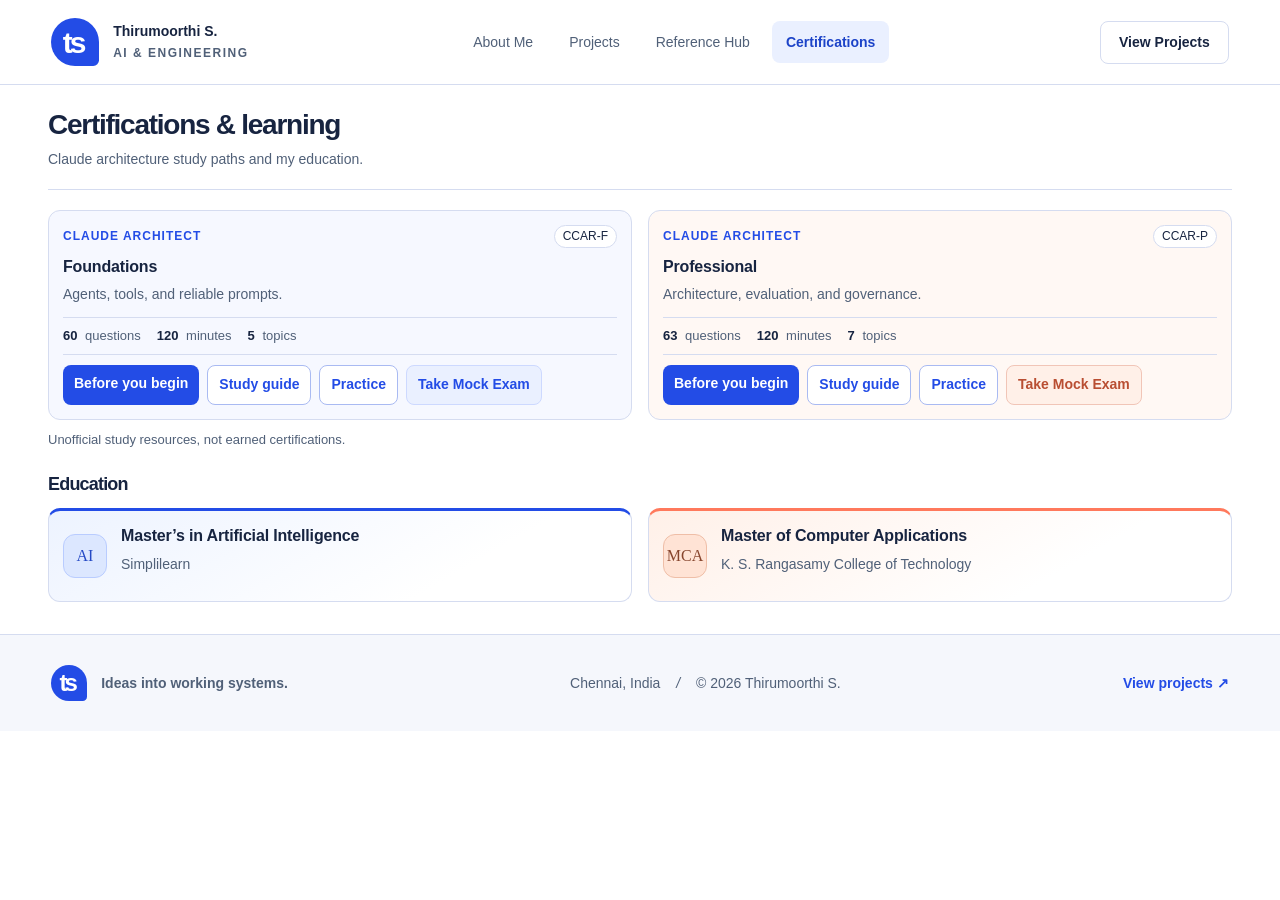
==== commit 7ea8852f: "Keep Practice and add separate mock exam button" ====
--- a/certifications.html
+++ b/certifications.html
@@ -1 +1 @@
-<!doctype html><html lang="en"><head><meta charset="utf-8"><meta name="viewport" content="width=device-width,initial-scale=1"><title>Certifications — Thirumoorthi Samiyappan</title><meta name="description" content="Thirumoorthi Samiyappan — AI, data science and technical architecture. Explore projects, learning resources and qualifications."><link rel="icon" href="/favicon.svg"><link rel="stylesheet" href="/style.css?v=20260926-mock-exam"></head><body><a class="skip" href="#main">Skip to content</a><header><a class="brand" href="/index.html"><b class="mark">ts</b><span>Thirumoorthi S.<small>AI & ENGINEERING</small></span></a><nav aria-label="Main navigation"><a href="/index.html" >About Me</a><a href="/projects.html" >Projects</a><a href="/references.html" >Reference Hub</a><a href="/certifications.html" aria-current="page">Certifications</a></nav><a class="github" href="/projects.html">View Projects</a></header><main id="main" class="certifications-page"><section class="page-head"><h1>Certifications & learning</h1><p>Claude architecture study paths and my education.</p></section><section class="exam-grid" aria-label="Claude certification preparation"><article class="exam-card"><div class="exam-top"><span class="path-label">CLAUDE ARCHITECT</span><span class="exam-code">CCAR-F</span></div><h2>Foundations</h2><p>Agents, tools, and reliable prompts.</p><ul class="exam-facts"><li><strong>60</strong> questions</li><li><strong>120</strong> minutes</li><li><strong>5</strong> topics</li></ul><div class="exam-actions"><a class="button" href="/claude-architect-foundations-before-you-begin.html" aria-label="Before you begin — Foundations">Before you begin</a><a class="button button-secondary" href="/claude-architect-foundations.html">Study guide</a><a class="button button-secondary button-mock" href="/claude-architect-foundations-practice.html" aria-label="Take the local five-question mock exam for Foundations">Take Mock Exam</a></div></article><article class="exam-card"><div class="exam-top"><span class="path-label">CLAUDE ARCHITECT</span><span class="exam-code">CCAR-P</span></div><h2>Professional</h2><p>Architecture, evaluation, and governance.</p><ul class="exam-facts"><li><strong>63</strong> questions</li><li><strong>120</strong> minutes</li><li><strong>7</strong> topics</li></ul><div class="exam-actions"><a class="button" href="/claude-architect-professional-before-you-begin.html" aria-label="Before you begin — Professional">Before you begin</a><a class="button button-secondary" href="/claude-architect-professional.html">Study guide</a><a class="button button-secondary button-mock" href="/claude-architect-professional-practice.html" aria-label="Take the local five-question mock exam for Professional">Take Mock Exam</a></div></article></section><p class="source-note">Unofficial study resources, not earned certifications.</p><section class="education-heading"><h2>Education</h2></section><section class="credentials"><article class="credential"><div class="credential-symbol" aria-hidden="true">AI</div><div><h2>Master’s in Artificial Intelligence</h2><p>Simplilearn</p></div></article><article class="credential"><div class="credential-symbol second" aria-hidden="true">MCA</div><div><h2>Master of Computer Applications</h2><p>K. S. Rangasamy College of Technology</p></div></article></section></main><footer><a class="brand" href="/index.html"><b class="mark">ts</b><span>Ideas into working systems.</span></a><span>Chennai, India <i> / </i> © 2026 Thirumoorthi S.</span><a href="/projects.html">View projects ↗</a></footer><script src="/app.js?v=20260924-swing"></script></body></html>+<!doctype html><html lang="en"><head><meta charset="utf-8"><meta name="viewport" content="width=device-width,initial-scale=1"><title>Certifications — Thirumoorthi Samiyappan</title><meta name="description" content="Thirumoorthi Samiyappan — AI, data science and technical architecture. Explore projects, learning resources and qualifications."><link rel="icon" href="/favicon.svg"><link rel="stylesheet" href="/style.css?v=20260926-mock-exam-fourth"></head><body><a class="skip" href="#main">Skip to content</a><header><a class="brand" href="/index.html"><b class="mark">ts</b><span>Thirumoorthi S.<small>AI & ENGINEERING</small></span></a><nav aria-label="Main navigation"><a href="/index.html" >About Me</a><a href="/projects.html" >Projects</a><a href="/references.html" >Reference Hub</a><a href="/certifications.html" aria-current="page">Certifications</a></nav><a class="github" href="/projects.html">View Projects</a></header><main id="main" class="certifications-page"><section class="page-head"><h1>Certifications & learning</h1><p>Claude architecture study paths and my education.</p></section><section class="exam-grid" aria-label="Claude certification preparation"><article class="exam-card"><div class="exam-top"><span class="path-label">CLAUDE ARCHITECT</span><span class="exam-code">CCAR-F</span></div><h2>Foundations</h2><p>Agents, tools, and reliable prompts.</p><ul class="exam-facts"><li><strong>60</strong> questions</li><li><strong>120</strong> minutes</li><li><strong>5</strong> topics</li></ul><div class="exam-actions"><a class="button" href="/claude-architect-foundations-before-you-begin.html" aria-label="Before you begin — Foundations">Before you begin</a><a class="button button-secondary" href="/claude-architect-foundations.html">Study guide</a><a class="button button-secondary" href="/claude-architect-foundations-practice.html" aria-label="Start local Practice Exam for Foundations">Practice</a><a class="button button-secondary button-mock" href="/claude-architect-foundations-practice.html" aria-label="Take the local five-question mock exam for Foundations">Take Mock Exam</a></div></article><article class="exam-card"><div class="exam-top"><span class="path-label">CLAUDE ARCHITECT</span><span class="exam-code">CCAR-P</span></div><h2>Professional</h2><p>Architecture, evaluation, and governance.</p><ul class="exam-facts"><li><strong>63</strong> questions</li><li><strong>120</strong> minutes</li><li><strong>7</strong> topics</li></ul><div class="exam-actions"><a class="button" href="/claude-architect-professional-before-you-begin.html" aria-label="Before you begin — Professional">Before you begin</a><a class="button button-secondary" href="/claude-architect-professional.html">Study guide</a><a class="button button-secondary" href="/claude-architect-professional-practice.html" aria-label="Start local Practice Exam for Professional">Practice</a><a class="button button-secondary button-mock" href="/claude-architect-professional-practice.html" aria-label="Take the local five-question mock exam for Professional">Take Mock Exam</a></div></article></section><p class="source-note">Unofficial study resources, not earned certifications.</p><section class="education-heading"><h2>Education</h2></section><section class="credentials"><article class="credential"><div class="credential-symbol" aria-hidden="true">AI</div><div><h2>Master’s in Artificial Intelligence</h2><p>Simplilearn</p></div></article><article class="credential"><div class="credential-symbol second" aria-hidden="true">MCA</div><div><h2>Master of Computer Applications</h2><p>K. S. Rangasamy College of Technology</p></div></article></section></main><footer><a class="brand" href="/index.html"><b class="mark">ts</b><span>Ideas into working systems.</span></a><span>Chennai, India <i> / </i> © 2026 Thirumoorthi S.</span><a href="/projects.html">View projects ↗</a></footer><script src="/app.js?v=20260924-swing"></script></body></html>
--- a/style.css
+++ b/style.css
@@ -327,3 +327,9 @@
 /* Light accent for the local mock exam action. */
 .certifications-page .exam-actions .button-mock{background:#eaf0ff;color:var(--blue);border:1px solid #cdd9ff;box-shadow:none}
 .certifications-page .exam-actions .button-mock:hover{background:#dfe8ff;color:#183fc9}
+
+/* Match the mock exam button to each certification card theme. */
+.certifications-page .exam-card:nth-child(1) .exam-actions .button-mock{background:#eaf0ff;color:var(--blue);border:1px solid #cdd9ff;box-shadow:none}
+.certifications-page .exam-card:nth-child(1) .exam-actions .button-mock:hover{background:#dfe8ff;color:#183fc9}
+.certifications-page .exam-card:nth-child(2) .exam-actions .button-mock{background:#fff0e8;color:#b94e32;border:1px solid #f1c5b7;box-shadow:none}
+.certifications-page .exam-card:nth-child(2) .exam-actions .button-mock:hover{background:#ffe5d8;color:#983c25}
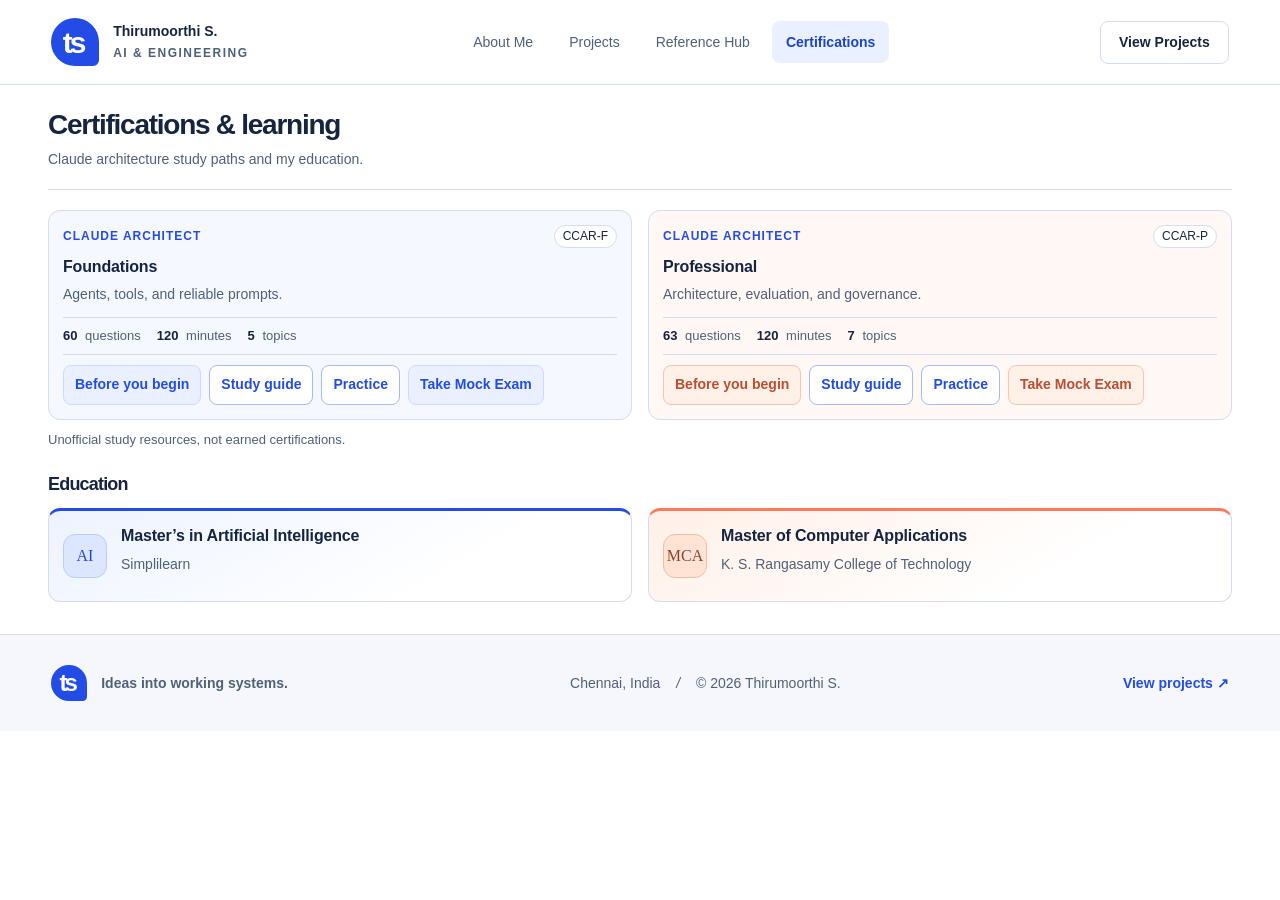
==== commit 9dd15663: "Match certification start button to card themes" ====
--- a/certifications.html
+++ b/certifications.html
@@ -1 +1 @@
-<!doctype html><html lang="en"><head><meta charset="utf-8"><meta name="viewport" content="width=device-width,initial-scale=1"><title>Certifications — Thirumoorthi Samiyappan</title><meta name="description" content="Thirumoorthi Samiyappan — AI, data science and technical architecture. Explore projects, learning resources and qualifications."><link rel="icon" href="/favicon.svg"><link rel="stylesheet" href="/style.css?v=20260926-mock-exam-fourth"></head><body><a class="skip" href="#main">Skip to content</a><header><a class="brand" href="/index.html"><b class="mark">ts</b><span>Thirumoorthi S.<small>AI & ENGINEERING</small></span></a><nav aria-label="Main navigation"><a href="/index.html" >About Me</a><a href="/projects.html" >Projects</a><a href="/references.html" >Reference Hub</a><a href="/certifications.html" aria-current="page">Certifications</a></nav><a class="github" href="/projects.html">View Projects</a></header><main id="main" class="certifications-page"><section class="page-head"><h1>Certifications & learning</h1><p>Claude architecture study paths and my education.</p></section><section class="exam-grid" aria-label="Claude certification preparation"><article class="exam-card"><div class="exam-top"><span class="path-label">CLAUDE ARCHITECT</span><span class="exam-code">CCAR-F</span></div><h2>Foundations</h2><p>Agents, tools, and reliable prompts.</p><ul class="exam-facts"><li><strong>60</strong> questions</li><li><strong>120</strong> minutes</li><li><strong>5</strong> topics</li></ul><div class="exam-actions"><a class="button" href="/claude-architect-foundations-before-you-begin.html" aria-label="Before you begin — Foundations">Before you begin</a><a class="button button-secondary" href="/claude-architect-foundations.html">Study guide</a><a class="button button-secondary" href="/claude-architect-foundations-practice.html" aria-label="Start local Practice Exam for Foundations">Practice</a><a class="button button-secondary button-mock" href="/claude-architect-foundations-practice.html" aria-label="Take the local five-question mock exam for Foundations">Take Mock Exam</a></div></article><article class="exam-card"><div class="exam-top"><span class="path-label">CLAUDE ARCHITECT</span><span class="exam-code">CCAR-P</span></div><h2>Professional</h2><p>Architecture, evaluation, and governance.</p><ul class="exam-facts"><li><strong>63</strong> questions</li><li><strong>120</strong> minutes</li><li><strong>7</strong> topics</li></ul><div class="exam-actions"><a class="button" href="/claude-architect-professional-before-you-begin.html" aria-label="Before you begin — Professional">Before you begin</a><a class="button button-secondary" href="/claude-architect-professional.html">Study guide</a><a class="button button-secondary" href="/claude-architect-professional-practice.html" aria-label="Start local Practice Exam for Professional">Practice</a><a class="button button-secondary button-mock" href="/claude-architect-professional-practice.html" aria-label="Take the local five-question mock exam for Professional">Take Mock Exam</a></div></article></section><p class="source-note">Unofficial study resources, not earned certifications.</p><section class="education-heading"><h2>Education</h2></section><section class="credentials"><article class="credential"><div class="credential-symbol" aria-hidden="true">AI</div><div><h2>Master’s in Artificial Intelligence</h2><p>Simplilearn</p></div></article><article class="credential"><div class="credential-symbol second" aria-hidden="true">MCA</div><div><h2>Master of Computer Applications</h2><p>K. S. Rangasamy College of Technology</p></div></article></section></main><footer><a class="brand" href="/index.html"><b class="mark">ts</b><span>Ideas into working systems.</span></a><span>Chennai, India <i> / </i> © 2026 Thirumoorthi S.</span><a href="/projects.html">View projects ↗</a></footer><script src="/app.js?v=20260924-swing"></script></body></html>+<!doctype html><html lang="en"><head><meta charset="utf-8"><meta name="viewport" content="width=device-width,initial-scale=1"><title>Certifications — Thirumoorthi Samiyappan</title><meta name="description" content="Thirumoorthi Samiyappan — AI, data science and technical architecture. Explore projects, learning resources and qualifications."><link rel="icon" href="/favicon.svg"><link rel="stylesheet" href="/style.css?v=20260926-card-action-colors"></head><body><a class="skip" href="#main">Skip to content</a><header><a class="brand" href="/index.html"><b class="mark">ts</b><span>Thirumoorthi S.<small>AI & ENGINEERING</small></span></a><nav aria-label="Main navigation"><a href="/index.html" >About Me</a><a href="/projects.html" >Projects</a><a href="/references.html" >Reference Hub</a><a href="/certifications.html" aria-current="page">Certifications</a></nav><a class="github" href="/projects.html">View Projects</a></header><main id="main" class="certifications-page"><section class="page-head"><h1>Certifications & learning</h1><p>Claude architecture study paths and my education.</p></section><section class="exam-grid" aria-label="Claude certification preparation"><article class="exam-card"><div class="exam-top"><span class="path-label">CLAUDE ARCHITECT</span><span class="exam-code">CCAR-F</span></div><h2>Foundations</h2><p>Agents, tools, and reliable prompts.</p><ul class="exam-facts"><li><strong>60</strong> questions</li><li><strong>120</strong> minutes</li><li><strong>5</strong> topics</li></ul><div class="exam-actions"><a class="button button-begin" href="/claude-architect-foundations-before-you-begin.html" aria-label="Before you begin — Foundations">Before you begin</a><a class="button button-secondary" href="/claude-architect-foundations.html">Study guide</a><a class="button button-secondary" href="/claude-architect-foundations-practice.html" aria-label="Start local Practice Exam for Foundations">Practice</a><a class="button button-secondary button-mock" href="/claude-architect-foundations-practice.html" aria-label="Take the local five-question mock exam for Foundations">Take Mock Exam</a></div></article><article class="exam-card"><div class="exam-top"><span class="path-label">CLAUDE ARCHITECT</span><span class="exam-code">CCAR-P</span></div><h2>Professional</h2><p>Architecture, evaluation, and governance.</p><ul class="exam-facts"><li><strong>63</strong> questions</li><li><strong>120</strong> minutes</li><li><strong>7</strong> topics</li></ul><div class="exam-actions"><a class="button button-begin" href="/claude-architect-professional-before-you-begin.html" aria-label="Before you begin — Professional">Before you begin</a><a class="button button-secondary" href="/claude-architect-professional.html">Study guide</a><a class="button button-secondary" href="/claude-architect-professional-practice.html" aria-label="Start local Practice Exam for Professional">Practice</a><a class="button button-secondary button-mock" href="/claude-architect-professional-practice.html" aria-label="Take the local five-question mock exam for Professional">Take Mock Exam</a></div></article></section><p class="source-note">Unofficial study resources, not earned certifications.</p><section class="education-heading"><h2>Education</h2></section><section class="credentials"><article class="credential"><div class="credential-symbol" aria-hidden="true">AI</div><div><h2>Master’s in Artificial Intelligence</h2><p>Simplilearn</p></div></article><article class="credential"><div class="credential-symbol second" aria-hidden="true">MCA</div><div><h2>Master of Computer Applications</h2><p>K. S. Rangasamy College of Technology</p></div></article></section></main><footer><a class="brand" href="/index.html"><b class="mark">ts</b><span>Ideas into working systems.</span></a><span>Chennai, India <i> / </i> © 2026 Thirumoorthi S.</span><a href="/projects.html">View projects ↗</a></footer><script src="/app.js?v=20260924-swing"></script></body></html>
--- a/style.css
+++ b/style.css
@@ -333,3 +333,9 @@
 .certifications-page .exam-card:nth-child(1) .exam-actions .button-mock:hover{background:#dfe8ff;color:#183fc9}
 .certifications-page .exam-card:nth-child(2) .exam-actions .button-mock{background:#fff0e8;color:#b94e32;border:1px solid #f1c5b7;box-shadow:none}
 .certifications-page .exam-card:nth-child(2) .exam-actions .button-mock:hover{background:#ffe5d8;color:#983c25}
+
+/* Theme the first card action to match each path card. */
+.certifications-page .exam-card:nth-child(1) .exam-actions .button-begin{background:#eaf0ff;color:var(--blue);border:1px solid #cdd9ff;box-shadow:none}
+.certifications-page .exam-card:nth-child(1) .exam-actions .button-begin:hover{background:#dfe8ff;color:#183fc9}
+.certifications-page .exam-card:nth-child(2) .exam-actions .button-begin{background:#fff0e8;color:#b94e32;border:1px solid #f1c5b7;box-shadow:none}
+.certifications-page .exam-card:nth-child(2) .exam-actions .button-begin:hover{background:#ffe5d8;color:#983c25}
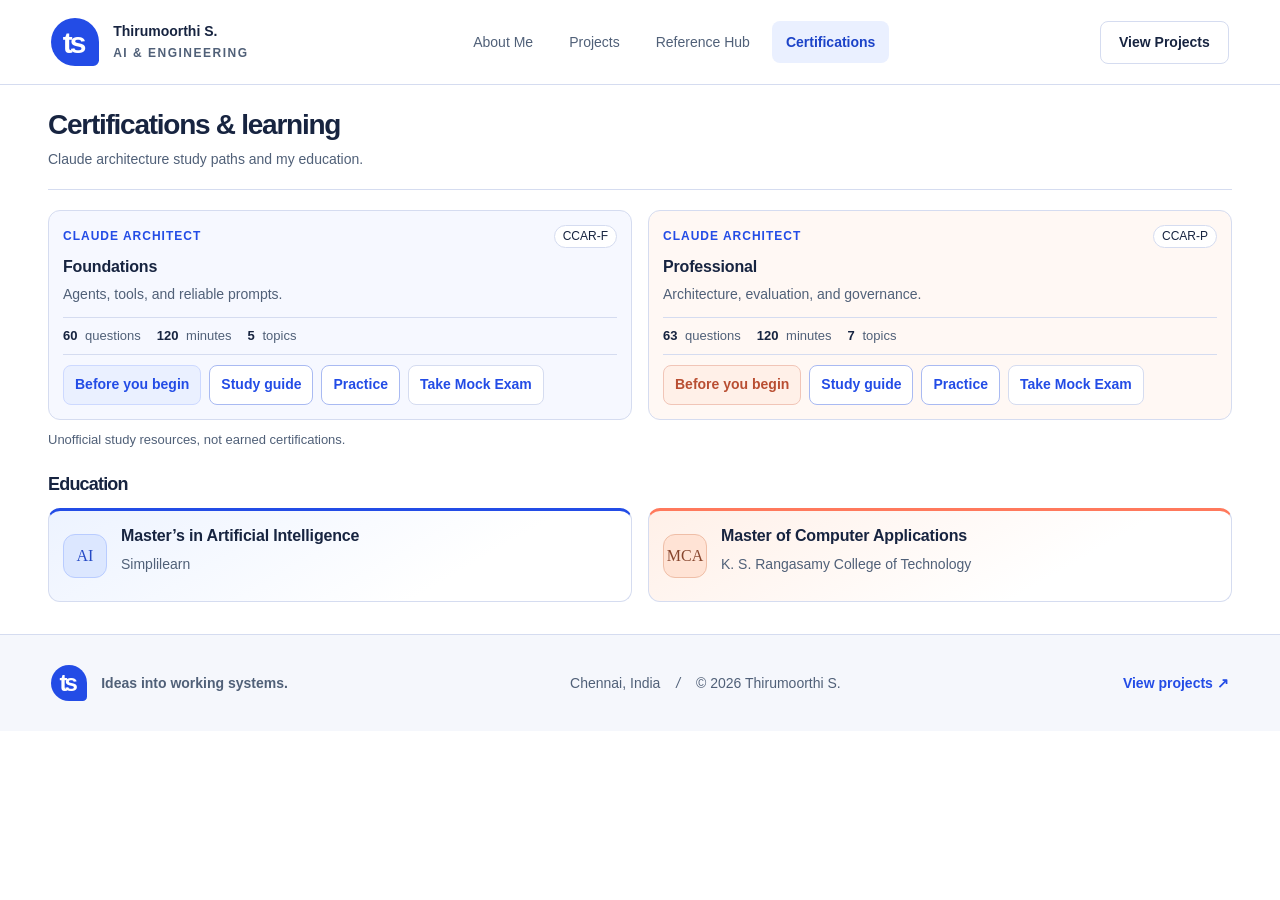
==== commit 1cfa72f9: "Use white mock buttons and orange Professional hover states" ====
--- a/certifications.html
+++ b/certifications.html
@@ -1 +1 @@
-<!doctype html><html lang="en"><head><meta charset="utf-8"><meta name="viewport" content="width=device-width,initial-scale=1"><title>Certifications — Thirumoorthi Samiyappan</title><meta name="description" content="Thirumoorthi Samiyappan — AI, data science and technical architecture. Explore projects, learning resources and qualifications."><link rel="icon" href="/favicon.svg"><link rel="stylesheet" href="/style.css?v=20260926-card-action-colors"></head><body><a class="skip" href="#main">Skip to content</a><header><a class="brand" href="/index.html"><b class="mark">ts</b><span>Thirumoorthi S.<small>AI & ENGINEERING</small></span></a><nav aria-label="Main navigation"><a href="/index.html" >About Me</a><a href="/projects.html" >Projects</a><a href="/references.html" >Reference Hub</a><a href="/certifications.html" aria-current="page">Certifications</a></nav><a class="github" href="/projects.html">View Projects</a></header><main id="main" class="certifications-page"><section class="page-head"><h1>Certifications & learning</h1><p>Claude architecture study paths and my education.</p></section><section class="exam-grid" aria-label="Claude certification preparation"><article class="exam-card"><div class="exam-top"><span class="path-label">CLAUDE ARCHITECT</span><span class="exam-code">CCAR-F</span></div><h2>Foundations</h2><p>Agents, tools, and reliable prompts.</p><ul class="exam-facts"><li><strong>60</strong> questions</li><li><strong>120</strong> minutes</li><li><strong>5</strong> topics</li></ul><div class="exam-actions"><a class="button button-begin" href="/claude-architect-foundations-before-you-begin.html" aria-label="Before you begin — Foundations">Before you begin</a><a class="button button-secondary" href="/claude-architect-foundations.html">Study guide</a><a class="button button-secondary" href="/claude-architect-foundations-practice.html" aria-label="Start local Practice Exam for Foundations">Practice</a><a class="button button-secondary button-mock" href="/claude-architect-foundations-practice.html" aria-label="Take the local five-question mock exam for Foundations">Take Mock Exam</a></div></article><article class="exam-card"><div class="exam-top"><span class="path-label">CLAUDE ARCHITECT</span><span class="exam-code">CCAR-P</span></div><h2>Professional</h2><p>Architecture, evaluation, and governance.</p><ul class="exam-facts"><li><strong>63</strong> questions</li><li><strong>120</strong> minutes</li><li><strong>7</strong> topics</li></ul><div class="exam-actions"><a class="button button-begin" href="/claude-architect-professional-before-you-begin.html" aria-label="Before you begin — Professional">Before you begin</a><a class="button button-secondary" href="/claude-architect-professional.html">Study guide</a><a class="button button-secondary" href="/claude-architect-professional-practice.html" aria-label="Start local Practice Exam for Professional">Practice</a><a class="button button-secondary button-mock" href="/claude-architect-professional-practice.html" aria-label="Take the local five-question mock exam for Professional">Take Mock Exam</a></div></article></section><p class="source-note">Unofficial study resources, not earned certifications.</p><section class="education-heading"><h2>Education</h2></section><section class="credentials"><article class="credential"><div class="credential-symbol" aria-hidden="true">AI</div><div><h2>Master’s in Artificial Intelligence</h2><p>Simplilearn</p></div></article><article class="credential"><div class="credential-symbol second" aria-hidden="true">MCA</div><div><h2>Master of Computer Applications</h2><p>K. S. Rangasamy College of Technology</p></div></article></section></main><footer><a class="brand" href="/index.html"><b class="mark">ts</b><span>Ideas into working systems.</span></a><span>Chennai, India <i> / </i> © 2026 Thirumoorthi S.</span><a href="/projects.html">View projects ↗</a></footer><script src="/app.js?v=20260924-swing"></script></body></html>+<!doctype html><html lang="en"><head><meta charset="utf-8"><meta name="viewport" content="width=device-width,initial-scale=1"><title>Certifications — Thirumoorthi Samiyappan</title><meta name="description" content="Thirumoorthi Samiyappan — AI, data science and technical architecture. Explore projects, learning resources and qualifications."><link rel="icon" href="/favicon.svg"><link rel="stylesheet" href="/style.css?v=20260926-white-mock-orange-hover"></head><body><a class="skip" href="#main">Skip to content</a><header><a class="brand" href="/index.html"><b class="mark">ts</b><span>Thirumoorthi S.<small>AI & ENGINEERING</small></span></a><nav aria-label="Main navigation"><a href="/index.html" >About Me</a><a href="/projects.html" >Projects</a><a href="/references.html" >Reference Hub</a><a href="/certifications.html" aria-current="page">Certifications</a></nav><a class="github" href="/projects.html">View Projects</a></header><main id="main" class="certifications-page"><section class="page-head"><h1>Certifications & learning</h1><p>Claude architecture study paths and my education.</p></section><section class="exam-grid" aria-label="Claude certification preparation"><article class="exam-card"><div class="exam-top"><span class="path-label">CLAUDE ARCHITECT</span><span class="exam-code">CCAR-F</span></div><h2>Foundations</h2><p>Agents, tools, and reliable prompts.</p><ul class="exam-facts"><li><strong>60</strong> questions</li><li><strong>120</strong> minutes</li><li><strong>5</strong> topics</li></ul><div class="exam-actions"><a class="button button-begin" href="/claude-architect-foundations-before-you-begin.html" aria-label="Before you begin — Foundations">Before you begin</a><a class="button button-secondary" href="/claude-architect-foundations.html">Study guide</a><a class="button button-secondary" href="/claude-architect-foundations-practice.html" aria-label="Start local Practice Exam for Foundations">Practice</a><a class="button button-secondary button-mock" href="/claude-architect-foundations-practice.html" aria-label="Take the local five-question mock exam for Foundations">Take Mock Exam</a></div></article><article class="exam-card"><div class="exam-top"><span class="path-label">CLAUDE ARCHITECT</span><span class="exam-code">CCAR-P</span></div><h2>Professional</h2><p>Architecture, evaluation, and governance.</p><ul class="exam-facts"><li><strong>63</strong> questions</li><li><strong>120</strong> minutes</li><li><strong>7</strong> topics</li></ul><div class="exam-actions"><a class="button button-begin" href="/claude-architect-professional-before-you-begin.html" aria-label="Before you begin — Professional">Before you begin</a><a class="button button-secondary" href="/claude-architect-professional.html">Study guide</a><a class="button button-secondary" href="/claude-architect-professional-practice.html" aria-label="Start local Practice Exam for Professional">Practice</a><a class="button button-secondary button-mock" href="/claude-architect-professional-practice.html" aria-label="Take the local five-question mock exam for Professional">Take Mock Exam</a></div></article></section><p class="source-note">Unofficial study resources, not earned certifications.</p><section class="education-heading"><h2>Education</h2></section><section class="credentials"><article class="credential"><div class="credential-symbol" aria-hidden="true">AI</div><div><h2>Master’s in Artificial Intelligence</h2><p>Simplilearn</p></div></article><article class="credential"><div class="credential-symbol second" aria-hidden="true">MCA</div><div><h2>Master of Computer Applications</h2><p>K. S. Rangasamy College of Technology</p></div></article></section></main><footer><a class="brand" href="/index.html"><b class="mark">ts</b><span>Ideas into working systems.</span></a><span>Chennai, India <i> / </i> © 2026 Thirumoorthi S.</span><a href="/projects.html">View projects ↗</a></footer><script src="/app.js?v=20260924-swing"></script></body></html>
--- a/style.css
+++ b/style.css
@@ -339,3 +339,14 @@
 .certifications-page .exam-card:nth-child(1) .exam-actions .button-begin:hover{background:#dfe8ff;color:#183fc9}
 .certifications-page .exam-card:nth-child(2) .exam-actions .button-begin{background:#fff0e8;color:#b94e32;border:1px solid #f1c5b7;box-shadow:none}
 .certifications-page .exam-card:nth-child(2) .exam-actions .button-begin:hover{background:#ffe5d8;color:#983c25}
+
+/* Keep both mock actions neutral at rest and theme every Professional hover. */
+.certifications-page .exam-card:nth-child(1) .exam-actions .button-mock{background:#fff;color:var(--blue);border:1px solid var(--line);box-shadow:none}
+.certifications-page .exam-card:nth-child(1) .exam-actions .button-mock:hover{background:#eaf0ff;color:var(--blue);border-color:#cdd9ff}
+.certifications-page .exam-card:nth-child(2) .exam-actions .button-mock{background:#fff;color:var(--blue);border:1px solid var(--line);box-shadow:none}
+.certifications-page .exam-card:nth-child(2) .exam-actions .button-begin:hover,
+.certifications-page .exam-card:nth-child(2) .exam-actions .button-begin:focus-visible,
+.certifications-page .exam-card:nth-child(2) .exam-actions .button-secondary:hover,
+.certifications-page .exam-card:nth-child(2) .exam-actions .button-secondary:focus-visible,
+.certifications-page .exam-card:nth-child(2) .exam-actions .button-mock:hover,
+.certifications-page .exam-card:nth-child(2) .exam-actions .button-mock:focus-visible{background:#ffe5d8;color:#983c25;border-color:#f1c5b7;box-shadow:none}
